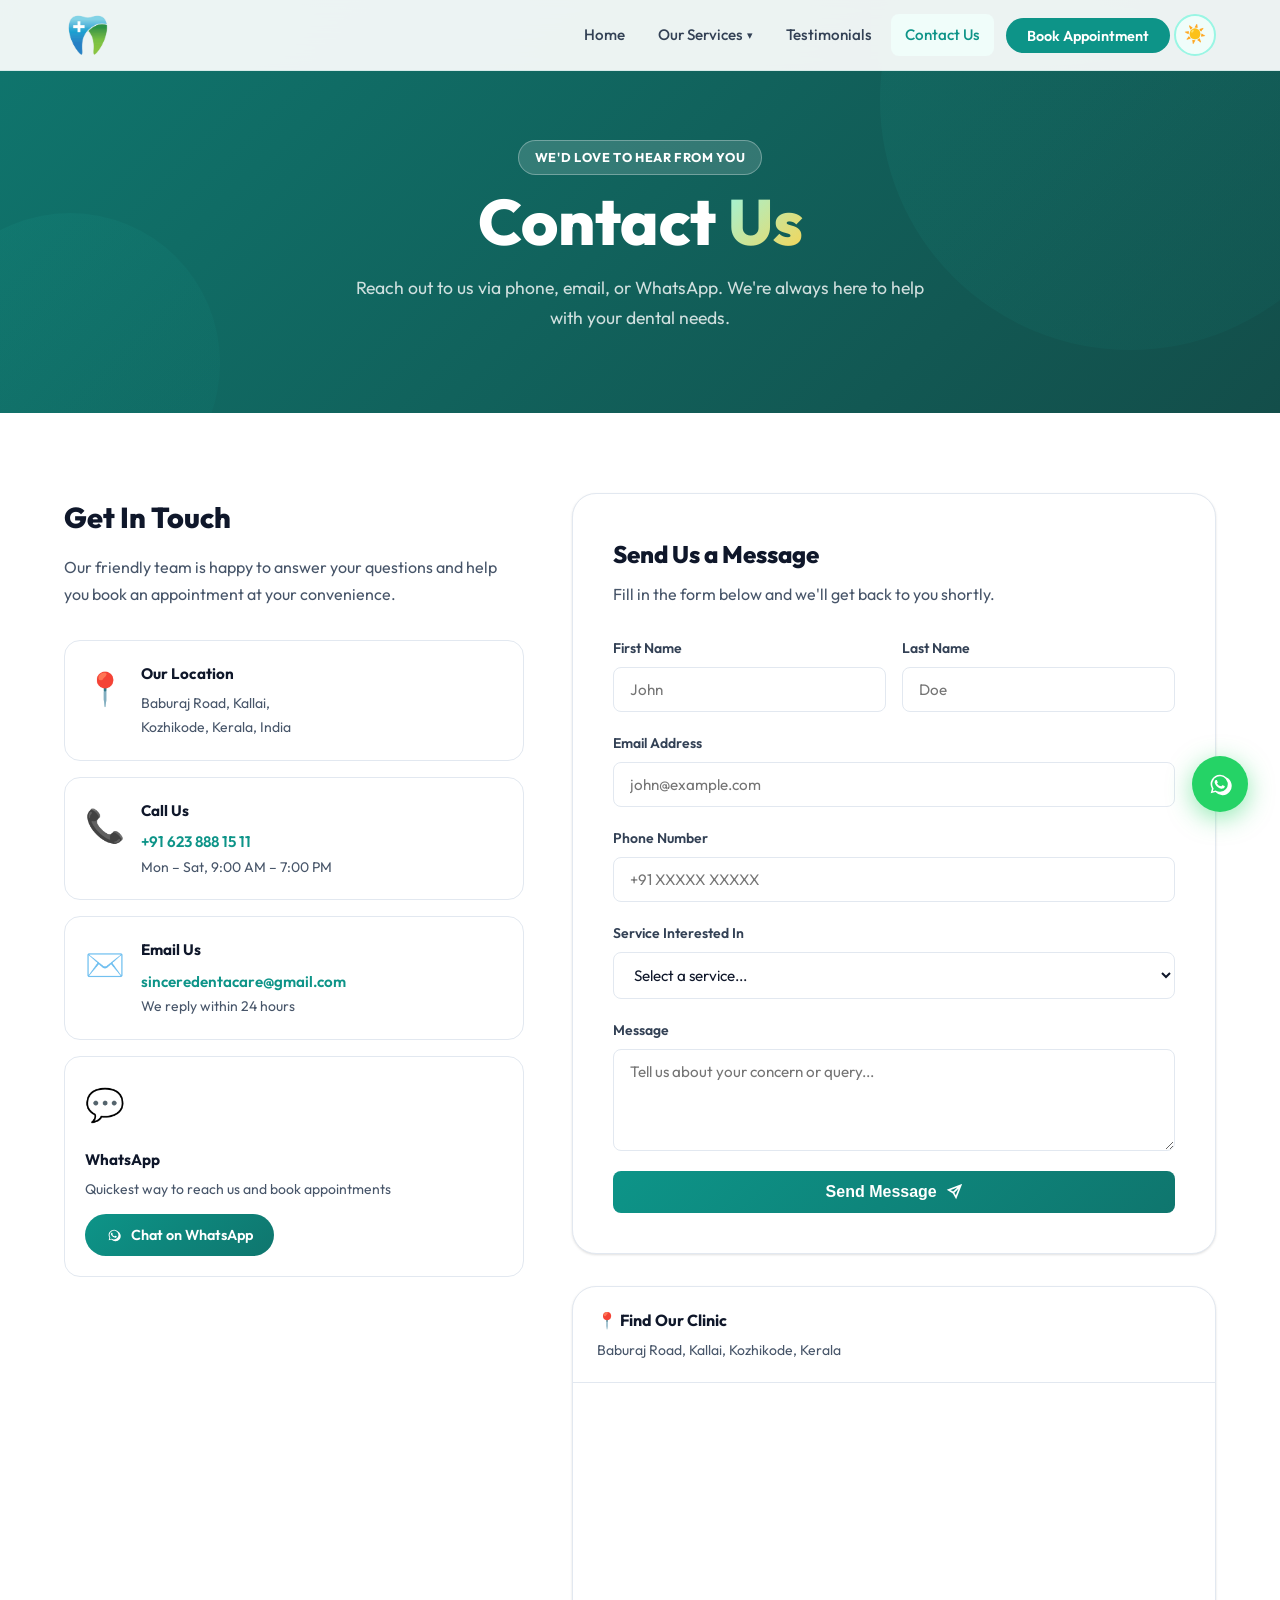
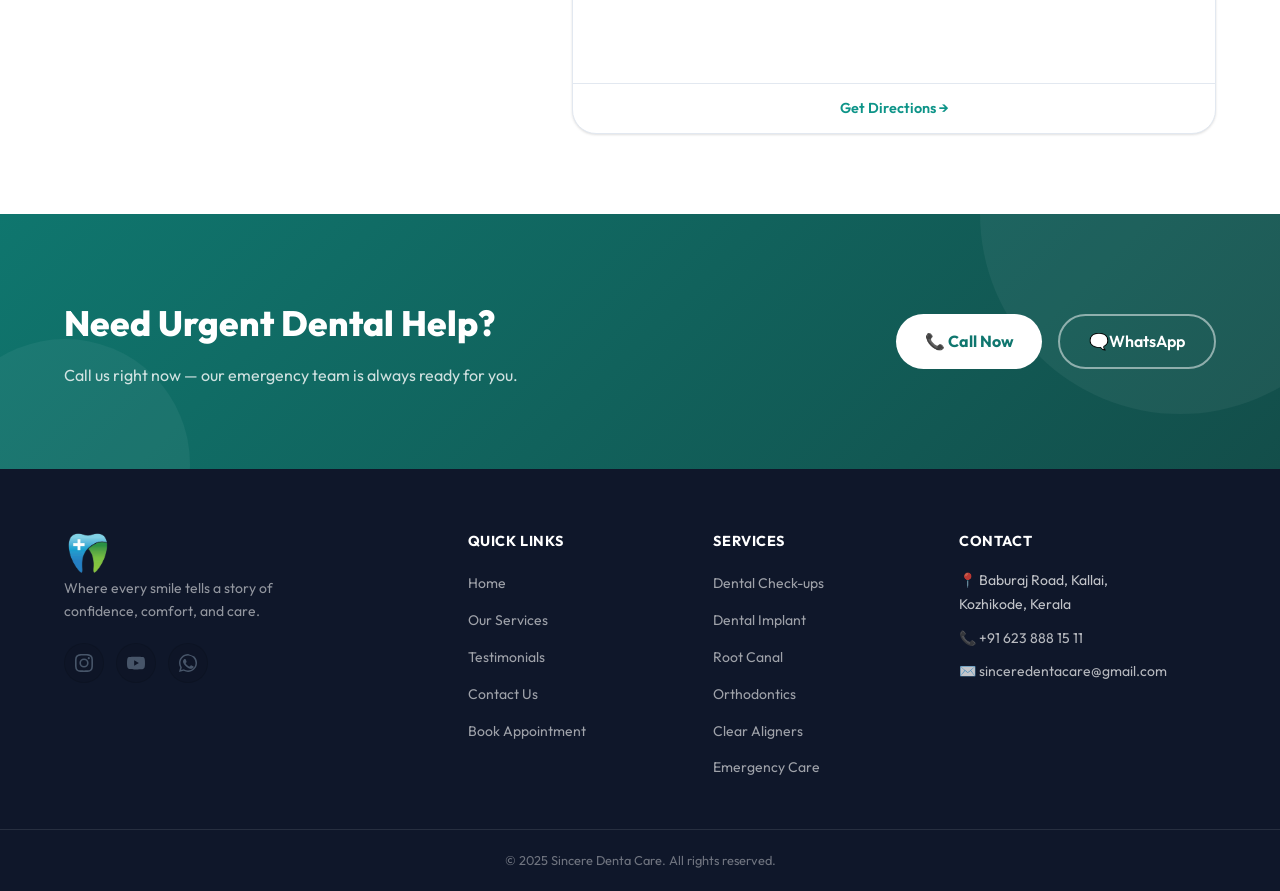
==== contact.html @ 6c13fad9 "Add files via upload" ====
<!DOCTYPE html>
<html lang="en">

<head>
    <meta charset="UTF-8" />
    <meta name="viewport" content="width=device-width, initial-scale=1.0" />
    <title>Contact Us – Sincere Denta Care</title>
    <meta name="description"
        content="Contact Sincere Denta Care – Call, email, or WhatsApp us to book an appointment. Located at Baburaj Road, Kallai, Kozhikode, Kerala." />
    <link rel="stylesheet" href="css/style.css" />
    <link rel="preconnect" href="https://fonts.googleapis.com" />
    <link rel="preconnect" href="https://fonts.gstatic.com" crossorigin />
    <link
        href="https://fonts.googleapis.com/css2?family=Outfit:wght@300;400;500;600;700;800&family=Playfair+Display:ital,wght@0,600;1,500&display=swap"
        rel="stylesheet" />
</head>

<body class="page-contact">

    <div class="page-transition" id="pageTransition"></div>

    <!-- NAVBAR -->
    <nav class="navbar" id="navbar">
        <div class="nav-container">
            <a href="index.html" class="nav-logo">
                <img src="images/logo.png" alt="Sincere Denta Care Logo" class="nav-logo-img" width="210" height="70" />
            </a>
            <button class="hamburger" id="hamburger" aria-label="Toggle menu">
                <span></span><span></span><span></span>
            </button>
            <ul class="nav-links" id="navLinks">
                <li><a href="index.html" class="nav-link">Home</a></li>
                <li class="dropdown">
                    <a href="services.html" class="nav-link">Our Services <span class="arrow">▾</span></a>
                    <ul class="dropdown-menu">
                        <li><a href="services.html#checkup">Routine Check-ups & Cleaning</a></li>
                        <li><a href="services.html#implant">Dental Implant</a></li>
                        <li><a href="services.html#rootcanal">Root Canal Treatment</a></li>
                        <li><a href="services.html#orthodontics">Orthodontics</a></li>
                        <li><a href="services.html#aligners">Clear Aligners</a></li>
                        <li><a href="services.html#emergency">Emergency Dental Care</a></li>
                    </ul>
                </li>
                <li><a href="testimonials.html" class="nav-link">Testimonials</a></li>
                <li><a href="contact.html" class="nav-link active">Contact Us</a></li>
                <li><a href="https://wa.me/916238881511" target="_blank" class="nav-cta">Book Appointment</a></li>
                <li>
                    <button class="dark-mode-toggle" id="darkModeToggle" aria-label="Toggle dark mode">
                        <span class="toggle-icon sun">☀️</span>
                        <span class="toggle-icon moon">🌙</span>
                    </button>
                </li>
            </ul>
        </div>
    </nav>

    <!-- PAGE HERO -->
    <section class="page-hero">
        <div class="ph-bg-shapes">
            <div class="shape shape-1"></div>
            <div class="shape shape-2"></div>
        </div>
        <div class="container page-hero-content">
            <div class="section-tag animate-fade-up" style="--delay:0.1s">We'd Love to Hear From You</div>
            <h1 class="page-hero-title animate-fade-up" style="--delay:0.2s">Contact <span
                    class="hero-highlight">Us</span></h1>
            <p class="page-hero-desc animate-fade-up" style="--delay:0.35s">
                Reach out to us via phone, email, or WhatsApp. We're always here to help with your dental needs.
            </p>
        </div>
    </section>

    <!-- CONTACT SECTION -->
    <section class="contact-section">
        <div class="container">
            <div class="contact-grid">

                <!-- LEFT – Info Cards -->
                <div class="contact-info">
                    <h2 class="animate-on-scroll">Get In Touch</h2>
                    <p class="animate-on-scroll">Our friendly team is happy to answer your questions and help you book
                        an appointment at your convenience.</p>

                    <div class="contact-card animate-on-scroll" style="--i:0">
                        <div class="cc-icon">📍</div>
                        <div class="cc-content">
                            <h3>Our Location</h3>
                            <p>Baburaj Road, Kallai,<br />Kozhikode, Kerala, India</p>
                        </div>
                    </div>

                    <div class="contact-card animate-on-scroll" style="--i:1">
                        <div class="cc-icon">📞</div>
                        <div class="cc-content">
                            <h3>Call Us</h3>
                            <a href="tel:+916238881511" class="cc-link">+91 623 888 15 11</a>
                            <p>Mon – Sat, 9:00 AM – 7:00 PM</p>
                        </div>
                    </div>

                    <div class="contact-card animate-on-scroll" style="--i:2">
                        <div class="cc-icon">✉️</div>
                        <div class="cc-content">
                            <h3>Email Us</h3>
                            <a href="mailto:sinceredentacare@gmail.com" class="cc-link">sinceredentacare@gmail.com</a>
                            <p>We reply within 24 hours</p>
                        </div>
                    </div>

                    <div class="contact-card whatsapp-card animate-on-scroll" style="--i:3">
                        <div class="cc-icon">💬</div>
                        <div class="cc-content">
                            <h3>WhatsApp</h3>
                            <p>Quickest way to reach us and book appointments</p>
                            <a href="https://wa.me/916238881511" target="_blank" class="btn-primary btn-sm"
                                style="margin-top:0.75rem; display:inline-flex;">
                                <svg width="16" height="16" viewBox="0 0 24 24" fill="currentColor">
                                    <path
                                        d="M17.6 6.4A7.94 7.94 0 0 0 12 4a8 8 0 0 0-6.93 12L4 20l4.1-1.07A8 8 0 1 0 17.6 6.4zm-5.6 12.3a6.63 6.63 0 0 1-3.38-.93l-.24-.14-2.5.65.67-2.43-.16-.25A6.65 6.65 0 1 1 12 18.7zm3.65-4.98c-.2-.1-1.18-.58-1.36-.65-.18-.07-.31-.1-.44.1-.13.2-.5.65-.62.79-.11.13-.23.15-.43.05A5.42 5.42 0 0 1 9.5 11.8c-.2-.35.2-.33.58-1.1.07-.13.03-.25-.02-.35-.05-.1-.44-1.06-.6-1.45-.16-.38-.33-.33-.44-.33h-.38c-.13 0-.35.05-.53.25-.18.2-.7.68-.7 1.66s.71 1.93.81 2.06c.1.13 1.4 2.14 3.4 3C13.86 16.3 13.86 16 14.3 15.96c.43-.04 1.4-.57 1.6-1.12.2-.55.2-1.02.14-1.12-.06-.1-.2-.15-.4-.25z" />
                                </svg>
                                Chat on WhatsApp
                            </a>
                        </div>
                    </div>
                </div>

                <!-- RIGHT – Form + Map -->
                <div class="contact-right">
                    <div class="contact-form-card animate-on-scroll">
                        <h2>Send Us a Message</h2>
                        <p>Fill in the form below and we'll get back to you shortly.</p>
                        <form class="contact-form" id="contactForm" novalidate>
                            <div class="form-row">
                                <div class="form-group">
                                    <label for="fname">First Name</label>
                                    <input type="text" id="fname" name="fname" placeholder="John" required />
                                </div>
                                <div class="form-group">
                                    <label for="lname">Last Name</label>
                                    <input type="text" id="lname" name="lname" placeholder="Doe" required />
                                </div>
                            </div>
                            <div class="form-group">
                                <label for="email">Email Address</label>
                                <input type="email" id="email" name="email" placeholder="john@example.com" required />
                            </div>
                            <div class="form-group">
                                <label for="phone">Phone Number</label>
                                <input type="tel" id="phone" name="phone" placeholder="+91 XXXXX XXXXX" />
                            </div>
                            <div class="form-group">
                                <label for="service">Service Interested In</label>
                                <select id="service" name="service">
                                    <option value="">Select a service...</option>
                                    <option>Routine Check-ups & Cleaning</option>
                                    <option>Dental Implant</option>
                                    <option>Root Canal Treatment</option>
                                    <option>Orthodontics</option>
                                    <option>Clear Aligners</option>
                                    <option>Filling for Cavities</option>
                                    <option>Pediatric Dental Care</option>
                                    <option>Dental Prosthesis</option>
                                    <option>Gum Treatments</option>
                                    <option>Wisdom Tooth Removal</option>
                                    <option>Teeth Whitening & Cosmetic</option>
                                    <option>Emergency Dental Care</option>
                                </select>
                            </div>
                            <div class="form-group">
                                <label for="message">Message</label>
                                <textarea id="message" name="message" rows="4"
                                    placeholder="Tell us about your concern or query..."></textarea>
                            </div>
                            <button type="submit" class="btn-primary btn-full" id="submitFormBtn">
                                Send Message
                                <svg width="16" height="16" viewBox="0 0 24 24" fill="none" stroke="currentColor"
                                    stroke-width="2.5">
                                    <path d="M22 2L11 13M22 2l-7 18-4-7-7-4 18-7z" />
                                </svg>
                            </button>
                            <div class="form-success" id="formSuccess">
                                ✅ Thank you! We'll contact you soon.
                            </div>
                        </form>
                    </div>

                    <!-- MAP EMBED -->
                    <div class="map-wrapper animate-on-scroll">
                        <div class="map-header">
                            <h3>📍 Find Our Clinic</h3>
                            <p>Baburaj Road, Kallai, Kozhikode, Kerala</p>
                        </div>
                        <div class="map-embed">
                            <iframe
                                src="https://www.google.com/maps/embed?pb=!1m18!1m12!1m3!1d3914.3!2d75.8!3d11.25!2m3!1f0!2f0!3f0!3m2!1i1024!2i768!4f13.1!3m3!1m2!1s0x0%3A0x0!2zMTHCsDE1JzAwLjAiTiA3NcKwNDgnMDAuMCJF!5e0!3m2!1sen!2sin!4v1700000000000!5m2!1sen!2sin"
                                width="100%" height="300" style="border:0;" allowfullscreen="" loading="lazy"
                                referrerpolicy="no-referrer-when-downgrade" title="Sincere Denta Care Location">
                            </iframe>
                        </div>
                        <a href="https://maps.google.com/?q=Kallai,Kozhikode,Kerala" target="_blank"
                            class="map-directions">
                            Get Directions →
                        </a>
                    </div>

                </div>
            </div>
        </div>
    </section>

    <!-- CTA BANNER -->
    <section class="cta-banner">
        <div class="cta-bg-shapes">
            <div class="cta-shape s1"></div>
            <div class="cta-shape s2"></div>
        </div>
        <div class="container cta-inner">
            <div class="animate-on-scroll">
                <h2 class="cta-title">Need Urgent Dental Help?</h2>
                <p>Call us right now — our emergency team is always ready for you.</p>
            </div>
            <div class="cta-buttons animate-on-scroll">
                <a href="tel:+916238881511" class="btn-white" id="callNowBtn">📞 Call Now</a>
                <a href="https://wa.me/916238881511" target="_blank" class="btn-outline-white">🗨️WhatsApp</a>
            </div>
        </div>
    </section>

    <!-- FOOTER -->
    <footer class="footer">
        <div class="container footer-grid">
            <div class="footer-brand">
                <a href="index.html" class="footer-logo-link">
                    <img src="images/logo.png" alt="Sincere Denta Care" class="footer-logo-img" width="190"
                        height="64" />
                </a>
                <p class="footer-tagline">Where every smile tells a story of confidence, comfort, and care.</p>
                <div class="footer-socials">
                    <a href="https://www.instagram.com/sinceredentacare/" target="_blank" aria-label="Instagram" class="social-icon-link instagram">
                        <svg viewBox="0 0 24 24"><path d="M12 2.163c3.204 0 3.584.012 4.85.07 3.252.148 4.771 1.691 4.919 4.919.058 1.265.069 1.645.069 4.849 0 3.205-.012 3.584-.069 4.849-.149 3.225-1.664 4.771-4.919 4.919-1.266.058-1.644.07-4.85.07-3.204 0-3.584-.012-4.849-.07-3.26-.149-4.771-1.699-4.919-4.92-.058-1.265-.07-1.644-.07-4.849 0-3.204.013-3.583.07-4.849.149-3.227 1.664-4.771 4.919-4.919 1.266-.057 1.645-.069 4.849-.069zM12 0C8.741 0 8.333.014 7.053.072 2.695.272.273 2.69.073 7.052.014 8.333 0 8.741 0 12c0 3.259.014 3.668.072 4.948.2 4.358 2.618 6.78 6.98 6.98C8.333 23.986 8.741 24 12 24c3.259 0 3.668-.014 4.948-.072 4.354-.2 6.782-2.618 6.979-6.98.059-1.28.073-1.689.073-4.948 0-3.259-.014-3.667-.072-4.947-.196-4.354-2.617-6.78-6.979-6.98C15.668.014 15.259 0 12 0zm0 5.838a6.162 6.162 0 100 12.324 6.162 6.162 0 000-12.324zM12 16a4 4 0 110-8 4 4 0 010 8zm6.406-11.845a1.44 1.44 0 100 2.881 1.44 1.44 0 000-2.881z"/></svg>
                    </a>
                    <a href="https://www.youtube.com/@SincereDentaCare" target="_blank" aria-label="YouTube" class="social-icon-link youtube">
                        <svg viewBox="0 0 24 24"><path d="M23.498 6.186a3.016 3.016 0 0 0-2.122-2.136C19.505 3.5 12 3.5 12 3.5s-7.505 0-9.377.55a3.016 3.016 0 0 0-2.122 2.136C0 8.07 0 12 0 12s0 3.93.498 5.814a3.016 3.016 0 0 0 2.122 2.136c1.871.55 9.377.55 9.377.55s7.505 0 9.377-.55a3.016 3.016 0 0 0 2.122-2.136C24 15.93 24 12 24 12s0-3.93-.498-5.814zM9.545 15.568V8.432L15.818 12l-6.273 3.568z"/></svg>
                    </a>
                    <a href="https://wa.me/916238881511" target="_blank" aria-label="WhatsApp" class="social-icon-link whatsapp">
                        <svg viewBox="0 0 24 24"><path d="M12.031 0C5.405 0 .012 5.393.012 12.018c0 2.112.551 4.181 1.599 6.002L.003 24l6.126-1.606a11.956 11.956 0 005.902 1.541h.005c6.623 0 12.017-5.392 12.017-12.018 0-3.208-1.248-6.223-3.517-8.49L12.031 0zm0 2.012c2.671 0 5.178 1.041 7.067 2.93a9.96 9.96 0 012.923 7.076c0 5.513-4.489 10.003-10.002 10.003h-.005a9.957 9.957 0 01-5.077-1.385l-.364-.216-3.774.989.999-3.68-.237-.377A9.972 9.972 0 012.024 12.02c0-5.514 4.49-10.008 10.007-10.008zM7.555 6.78c-.287-.008-.669.096-.988.45-.318.354-1.214 1.186-1.214 2.89s1.243 3.35 1.416 3.582c.174.232 2.443 3.73 5.918 5.233.827.359 1.472.573 1.975.733.83.264 1.586.226 2.181.137.667-.1 2.043-.834 2.332-1.64.288-.806.288-1.496.202-1.64-.087-.144-.318-.23-.665-.404-.347-.174-2.043-1.01-2.361-1.125-.318-.116-.549-.174-.78.174-.231.348-.896 1.125-1.099 1.357-.202.231-.405.26-.752.086-.347-.173-1.458-.538-2.775-1.713-1.025-.915-1.717-2.046-1.92-2.392-.202-.348-.022-.536.152-.709.156-.156.347-.405.52-.608.173-.203.231-.347.347-.579.116-.231.058-.433-.029-.607-.086-.174-.78-1.883-1.069-2.578-.282-.676-.568-.584-.78-.595h-.66z"/></svg>
                    </a>
                </div>
            </div>
            <div class="footer-nav">
                <h4>Quick Links</h4>
                <ul>
                    <li><a href="index.html">Home</a></li>
                    <li><a href="services.html">Our Services</a></li>
                    <li><a href="testimonials.html">Testimonials</a></li>
                    <li><a href="contact.html">Contact Us</a></li>
                    <li><a href="https://wa.me/916238881511" target="_blank">Book Appointment</a></li>
                </ul>
            </div>
            <div class="footer-services">
                <h4>Services</h4>
                <ul>
                    <li><a href="services.html#checkup">Dental Check-ups</a></li>
                    <li><a href="services.html#implant">Dental Implant</a></li>
                    <li><a href="services.html#rootcanal">Root Canal</a></li>
                    <li><a href="services.html#orthodontics">Orthodontics</a></li>
                    <li><a href="services.html#aligners">Clear Aligners</a></li>
                    <li><a href="services.html#emergency">Emergency Care</a></li>
                </ul>
            </div>
            <div class="footer-contact">
                <h4>Contact</h4>
                <p>📍 Baburaj Road, Kallai,<br />Kozhikode, Kerala</p>
                <p>📞 <a href="tel:+916238881511">+91 623 888 15 11</a></p>
                <p>✉️ <a href="mailto:sinceredentacare@gmail.com">sinceredentacare@gmail.com</a></p>
            </div>
        </div>
        <div class="footer-bottom">
            <p>© 2025 Sincere Denta Care. All rights reserved.</p>
        </div>
    </footer>

    <script src="js/main.js"></script>
</body>

</html>
---- css/style.css ----
/* ============================================================
   SINCERE DENTA CARE – MASTER STYLESHEET
   Color Palette: Teal (#0D9488 / #0F766E), White, Gold accents
   ============================================================ */

/* ── RESET & BASE ── */
*,
*::before,
*::after {
  box-sizing: border-box;
  margin: 0;
  padding: 0;
}

:root {
  --teal-50: #F0FDFA;
  --teal-100: #CCFBF1;
  --teal-200: #99F6E4;
  --teal-400: #2DD4BF;
  --teal-500: #14B8A6;
  --teal-600: #0D9488;
  --teal-700: #0F766E;
  --teal-800: #115E59;
  --teal-900: #134E4A;
  --gold: #F59E0B;
  --gold-light: #FCD34D;
  --white: #FFFFFF;
  --grey-50: #F8FAFB;
  --grey-100: #F1F5F9;
  --grey-200: #E2E8F0;
  --grey-600: #475569;
  --grey-700: #334155;
  --grey-900: #0F172A;
  --font-body: 'Outfit', sans-serif;
  --font-header: 'Playfair Display', serif;
  --transition: 0.35s cubic-bezier(0.4, 0, 0.2, 1);
  --shadow-sm: 0 1px 3px rgba(0, 0, 0, .08), 0 1px 2px rgba(0, 0, 0, .05);
  --shadow-md: 0 4px 16px rgba(13, 148, 136, .12);
  --shadow-lg: 0 10px 40px rgba(13, 148, 136, .2);
  --radius-sm: 8px;
  --radius-md: 16px;
  --radius-lg: 24px;
  --radius-xl: 36px;
}

html {
  scroll-behavior: smooth;
}

body {
  font-family: var(--font-body);
  background: var(--white);
  color: var(--grey-700);
  line-height: 1.7;
  overflow-x: hidden;
}

a {
  text-decoration: none;
  color: inherit;
}

ul {
  list-style: none;
}

img {
  display: block;
  max-width: 100%;
}

.container {
  max-width: 1200px;
  margin: 0 auto;
  padding: 0 1.5rem;
}

/* ============================================================
   PAGE TRANSITION OVERLAY
   ============================================================ */
.page-transition {
  position: fixed;
  inset: 0;
  z-index: 9999;
  background: var(--teal-700);
  transform: scaleX(0);
  transform-origin: left;
  pointer-events: none;
}

.page-transition.slide-in {
  animation: slideIn 0.55s cubic-bezier(0.76, 0, 0.24, 1) forwards;
}

.page-transition.slide-out {
  transform-origin: right;
  animation: slideOut 0.5s cubic-bezier(0.76, 0, 0.24, 1) forwards;
}

@keyframes slideIn {
  from {
    transform: scaleX(0);
  }

  to {
    transform: scaleX(1);
  }
}

@keyframes slideOut {
  from {
    transform: scaleX(1);
  }

  to {
    transform: scaleX(0);
  }
}

/* ============================================================
   NAVBAR
   ============================================================ */
.navbar {
  position: fixed;
  top: 0;
  left: 0;
  right: 0;
  z-index: 1000;
  background: rgba(255, 255, 255, 0.92);
  backdrop-filter: blur(16px);
  -webkit-backdrop-filter: blur(16px);
  border-bottom: 1px solid rgba(13, 148, 136, .1);
  transition: box-shadow var(--transition), background var(--transition);
}

.navbar.scrolled {
  box-shadow: 0 4px 30px rgba(13, 148, 136, .15);
  background: rgba(255, 255, 255, 0.98);
}

.nav-container {
  max-width: 1200px;
  margin: 0 auto;
  padding: 0 1.5rem;
  display: flex;
  align-items: center;
  gap: 2rem;
  height: 70px;
}

.nav-logo {
  display: flex;
  align-items: center;
  gap: 0.75rem;
  flex-shrink: 0;
}

.nav-logo-img,
.footer-logo-img {
  max-height: 48px;
  max-width: 100%;
  width: auto;
  object-fit: contain;
}

.logo-icon {
  width: 44px;
  height: 44px;
  background: var(--teal-50);
  border-radius: 12px;
  display: flex;
  align-items: center;
  justify-content: center;
  padding: 6px;
  border: 1.5px solid var(--teal-200);
  transition: transform var(--transition), box-shadow var(--transition);
}

.logo-icon:hover {
  transform: rotate(-5deg) scale(1.05);
  box-shadow: var(--shadow-md);
}

.logo-icon svg {
  width: 100%;
  height: 100%;
}

.logo-icon.small {
  width: 36px;
  height: 36px;
}

.logo-text {
  display: flex;
  flex-direction: column;
}

.logo-main {
  font-size: 1rem;
  font-weight: 700;
  color: var(--teal-700);
  line-height: 1.2;
}

.logo-sub {
  font-size: 0.65rem;
  color: var(--grey-600);
  letter-spacing: 0.03em;
}

.nav-links {
  display: flex;
  align-items: center;
  gap: 0.25rem;
  margin-left: auto;
}

.nav-link {
  padding: 0.5rem 0.9rem;
  font-size: 0.95rem;
  font-weight: 500;
  color: var(--grey-700);
  border-radius: var(--radius-sm);
  transition: color var(--transition), background var(--transition);
  display: flex;
  align-items: center;
  gap: 0.3rem;
}

.nav-link:hover,
.nav-link.active {
  color: var(--teal-600);
  background: var(--teal-50);
}

.nav-link .arrow {
  font-size: 0.7em;
  transition: transform var(--transition);
}

.dropdown:hover .arrow {
  transform: rotate(180deg);
}

.nav-cta {
  padding: 0.55rem 1.3rem;
  background: var(--teal-600);
  color: var(--white);
  border-radius: 50px;
  font-size: 0.9rem;
  font-weight: 600;
  transition: background var(--transition), transform var(--transition), box-shadow var(--transition);
  margin-left: 0.5rem;
  white-space: nowrap;
}

.nav-cta:hover {
  background: var(--teal-700);
  transform: translateY(-2px);
  box-shadow: 0 6px 20px rgba(13, 148, 136, .35);
}



/* DROPDOWN */
.dropdown {
  position: relative;
}

.dropdown-menu {
  position: absolute;
  top: calc(100% + 8px);
  left: 0;
  background: var(--white);
  border-radius: var(--radius-md);
  box-shadow: 0 20px 60px rgba(0, 0, 0, .14);
  border: 1px solid var(--grey-200);
  min-width: 270px;
  padding: 0.5rem;
  opacity: 0;
  visibility: hidden;
  transform: translateY(8px);
  transition: opacity 0.25s, transform 0.25s, visibility 0.25s;
  z-index: 500;
}

.dropdown:hover .dropdown-menu,
.dropdown:focus-within .dropdown-menu {
  opacity: 1;
  visibility: visible;
  transform: translateY(0);
}

.dropdown-menu li a {
  display: block;
  padding: 0.6rem 1rem;
  font-size: 0.88rem;
  color: var(--grey-700);
  border-radius: 8px;
  transition: background var(--transition), color var(--transition);
}

.dropdown-menu li a:hover {
  background: var(--teal-50);
  color: var(--teal-700);
}

/* HAMBURGER */
.hamburger {
  display: none;
  flex-direction: column;
  gap: 5px;
  background: none;
  border: none;
  cursor: pointer;
  padding: 0.5rem;
  margin-left: auto;
}

.hamburger span {
  width: 24px;
  height: 2.5px;
  background: var(--teal-700);
  border-radius: 4px;
  transition: var(--transition);
  display: block;
}

.hamburger.open span:nth-child(1) {
  transform: rotate(45deg) translate(5px, 5px);
}

.hamburger.open span:nth-child(2) {
  opacity: 0;
}

.hamburger.open span:nth-child(3) {
  transform: rotate(-45deg) translate(5px, -5px);
}

/* ============================================================
   ANIMATIONS
   ============================================================ */
.animate-fade-up {
  opacity: 0;
  transform: translateY(40px);
  animation: fadeUp 0.7s cubic-bezier(0.22, 1, 0.36, 1) calc(var(--delay, 0s)) forwards;
}

@keyframes fadeUp {
  to {
    opacity: 1;
    transform: translateY(0);
  }
}

.animate-fade-left {
  opacity: 0;
  transform: translateX(60px);
  animation: fadeLeft 0.8s cubic-bezier(0.22, 1, 0.36, 1) calc(var(--delay, 0s)) forwards;
}

@keyframes fadeLeft {
  to {
    opacity: 1;
    transform: translateX(0);
  }
}

/* Scroll-triggered */
.animate-on-scroll {
  opacity: 0;
  transform: translateY(35px);
  transition: opacity 0.65s cubic-bezier(0.22, 1, 0.36, 1) calc(var(--i, 0) * 0.1s),
    transform 0.65s cubic-bezier(0.22, 1, 0.36, 1) calc(var(--i, 0) * 0.1s);
}

.animate-on-scroll.visible {
  opacity: 1;
  transform: translateY(0);
}

/* ============================================================
   HERO SECTION
   ============================================================ */
.hero {
  min-height: 100vh;
  padding: 120px 1.5rem 80px;
  display: flex;
  align-items: center;
  position: relative;
  overflow: hidden;
  background: linear-gradient(135deg, var(--teal-50) 0%, #FFFFFF 50%, var(--teal-100) 100%);
  max-width: 1200px;
  margin: 0 auto;
}

.hero-bg-shapes {
  position: absolute;
  inset: 0;
  overflow: hidden;
  pointer-events: none;
}

.shape {
  position: absolute;
  border-radius: 50%;
  background: linear-gradient(135deg, var(--teal-400), var(--teal-600));
  opacity: 0.07;
  animation: shapeFloat 8s ease-in-out infinite;
}

.shape-1 {
  width: 500px;
  height: 500px;
  top: -150px;
  right: -100px;
  animation-delay: 0s;
}

.shape-2 {
  width: 300px;
  height: 300px;
  bottom: -100px;
  left: -80px;
  animation-delay: -4s;
}

.shape-3 {
  width: 200px;
  height: 200px;
  top: 50%;
  right: 30%;
  animation-delay: -2s;
  opacity: 0.04;
}

@keyframes shapeFloat {

  0%,
  100% {
    transform: translate(0, 0) scale(1);
  }

  50% {
    transform: translate(20px, -20px) scale(1.05);
  }
}

/* Floating teeth emojis */
.floating-tooth {
  position: absolute;
  font-size: 2.5rem;
  opacity: 0.18;
  animation: floatEmoji 6s ease-in-out infinite;
  pointer-events: none;
  user-select: none;
}

.t1 {
  top: 20%;
  left: 8%;
  animation-delay: 0s;
}

.t2 {
  top: 60%;
  right: 12%;
  animation-delay: -2s;
  font-size: 1.8rem;
}

.t3 {
  bottom: 15%;
  left: 20%;
  animation-delay: -4s;
  font-size: 2rem;
}

@keyframes floatEmoji {

  0%,
  100% {
    transform: translateY(0) rotate(0deg);
  }

  50% {
    transform: translateY(-20px) rotate(10deg);
  }
}

.hero-content {
  flex: 1;
  max-width: 560px;
  z-index: 2;
}

.hero-badge {
  display: inline-flex;
  align-items: center;
  gap: 0.5rem;
  padding: 0.4rem 1rem;
  background: var(--teal-50);
  color: var(--teal-700);
  border: 1px solid var(--teal-200);
  border-radius: 50px;
  font-size: 0.8rem;
  font-weight: 600;
  letter-spacing: 0.02em;
  margin-bottom: 1.5rem;
}

.badge-dot {
  width: 8px;
  height: 8px;
  background: var(--teal-500);
  border-radius: 50%;
  animation: pulseDot 2s ease-in-out infinite;
}

@keyframes pulseDot {

  0%,
  100% {
    transform: scale(1);
    opacity: 1;
  }

  50% {
    transform: scale(1.4);
    opacity: 0.7;
  }
}

.hero-title {
  font-family: var(--font-body);
  font-size: clamp(2.8rem, 6vw, 4.2rem);
  font-weight: 800;
  line-height: 1.1;
  color: var(--grey-900);
  margin-bottom: 1.25rem;
}

.hero-highlight {
  background: linear-gradient(135deg, var(--teal-500), var(--teal-700));
  -webkit-background-clip: text;
  -webkit-text-fill-color: transparent;
  background-clip: text;
  position: relative;
}

.hero-subtitle {
  font-size: 1.1rem;
  color: var(--grey-600);
  max-width: 480px;
  margin-bottom: 2rem;
  line-height: 1.75;
}

.hero-actions {
  display: flex;
  gap: 1rem;
  flex-wrap: wrap;
  margin-bottom: 2.5rem;
}

.hero-stats {
  display: flex;
  gap: 1.5rem;
  align-items: center;
  flex-wrap: wrap;
}

.stat {
  text-align: center;
}

.stat strong {
  display: block;
  font-size: 2rem;
  font-weight: 800;
  color: var(--teal-700);
  line-height: 1;
}

.stat span {
  font-size: 0.8rem;
  color: var(--grey-600);
  font-weight: 500;
}

.stat-divider {
  width: 1px;
  height: 40px;
  background: var(--grey-200);
}

/* HERO VISUAL */
.hero-visual {
  flex: 0 0 420px;
  display: flex;
  justify-content: center;
  align-items: center;
  z-index: 2;
}

.hero-card-wrapper {
  position: relative;
}

.dental-illustration {
  width: 320px;
  height: 360px;
  background: linear-gradient(135deg, var(--teal-50), var(--white));
  border-radius: var(--radius-xl);
  border: 2px solid var(--teal-100);
  box-shadow: var(--shadow-lg);
  display: flex;
  align-items: center;
  justify-content: center;
  position: relative;
  overflow: hidden;
  animation: heroFloat 5s ease-in-out infinite;
}

@keyframes heroFloat {

  0%,
  100% {
    transform: translateY(0);
  }

  50% {
    transform: translateY(-12px);
  }
}

.tooth-svg {
  width: 220px;
  height: auto;
}

.pulse-badge {
  position: absolute;
  bottom: 20px;
  right: -15px;
  background: var(--white);
  border: 2px solid var(--teal-200);
  border-radius: 50px;
  padding: 0.5rem 1rem;
  display: flex;
  align-items: center;
  gap: 0.4rem;
  font-size: 0.8rem;
  font-weight: 600;
  color: var(--teal-700);
  box-shadow: var(--shadow-md);
  animation: badgePop 2s ease-in-out infinite;
}

.pulse-badge svg {
  color: #ef4444;
  animation: heartBeat 1.4s ease-in-out infinite;
}

@keyframes heartBeat {

  0%,
  100% {
    transform: scale(1);
  }

  14% {
    transform: scale(1.3);
  }

  28% {
    transform: scale(1);
  }

  42% {
    transform: scale(1.3);
  }

  70% {
    transform: scale(1);
  }
}

@keyframes badgePop {

  0%,
  100% {
    transform: translateY(0);
  }

  50% {
    transform: translateY(-6px);
  }
}

/* ============================================================
   BUTTONS
   ============================================================ */
.btn-primary {
  display: inline-flex;
  align-items: center;
  gap: 0.6rem;
  padding: 0.75rem 1.8rem;
  background: linear-gradient(135deg, var(--teal-600), var(--teal-700));
  color: var(--white);
  border-radius: 50px;
  font-size: 1rem;
  font-weight: 600;
  transition: transform var(--transition), box-shadow var(--transition), background var(--transition);
  border: none;
  cursor: pointer;
  text-decoration: none;
}

.btn-primary:hover {
  transform: translateY(-3px);
  box-shadow: 0 10px 30px rgba(13, 148, 136, .4);
  background: linear-gradient(135deg, var(--teal-500), var(--teal-600));
}

.btn-primary.btn-sm {
  padding: 0.55rem 1.3rem;
  font-size: 0.9rem;
}

.btn-primary.btn-full {
  width: 100%;
  justify-content: center;
  border-radius: var(--radius-sm);
}

.btn-outline {
  display: inline-flex;
  align-items: center;
  gap: 0.6rem;
  padding: 0.75rem 1.8rem;
  background: transparent;
  color: var(--teal-700);
  border: 2px solid var(--teal-300, #5EEAD4);
  border-radius: 50px;
  font-size: 1rem;
  font-weight: 600;
  transition: background var(--transition), transform var(--transition), color var(--transition);
  cursor: pointer;
}

.btn-outline:hover {
  background: var(--teal-50);
  transform: translateY(-2px);
}

.btn-white {
  display: inline-flex;
  align-items: center;
  gap: 0.6rem;
  padding: 0.75rem 1.8rem;
  background: var(--white);
  color: var(--teal-700);
  border-radius: 50px;
  font-size: 1rem;
  font-weight: 700;
  transition: transform var(--transition), box-shadow var(--transition);
}

.btn-white:hover {
  transform: translateY(-3px);
  box-shadow: 0 10px 30px rgba(0, 0, 0, .2);
}

.btn-outline-white {
  display: inline-flex;
  align-items: center;
  gap: 0.6rem;
  padding: 0.75rem 1.8rem;
  background: transparent;
  color: var(--white);
  border: 2px solid rgba(255, 255, 255, 0.5);
  border-radius: 50px;
  font-size: 1rem;
  font-weight: 600;
  transition: background var(--transition), transform var(--transition);
}

.btn-outline-white:hover {
  background: rgba(255, 255, 255, .15);
  transform: translateY(-2px);
}

.btn-text {
  display: inline-flex;
  align-items: center;
  gap: 0.4rem;
  color: var(--teal-600);
  font-weight: 600;
  font-size: 0.95rem;
  transition: gap var(--transition);
}

.btn-text:hover {
  gap: 0.7rem;
}

/* ============================================================
   SECTION COMMON
   ============================================================ */
.section-tag {
  display: inline-block;
  padding: 0.35rem 1rem;
  background: var(--teal-50);
  color: var(--teal-700);
  border-radius: 50px;
  font-size: 0.8rem;
  font-weight: 700;
  letter-spacing: 0.05em;
  text-transform: uppercase;
  margin-bottom: 0.75rem;
  border: 1px solid var(--teal-200);
}

.section-title {
  font-size: clamp(1.8rem, 4vw, 2.6rem);
  font-weight: 800;
  color: var(--grey-900);
  line-height: 1.15;
  margin-bottom: 1rem;
  text-align: center;
}

.section-title.left {
  text-align: left;
}

.section-desc {
  font-size: 1.05rem;
  color: var(--grey-600);
  max-width: 560px;
  margin: 0 auto 3rem;
  text-align: center;
  line-height: 1.75;
}

.text-accent {
  color: var(--teal-600);
}

/* ============================================================
   VISION SECTION
   ============================================================ */
.vision-section {
  padding: 100px 0;
  background: var(--grey-50);
  position: relative;
  overflow: hidden;
}

.vision-section::before {
  content: '';
  position: absolute;
  top: 0;
  left: 0;
  right: 0;
  height: 4px;
  background: linear-gradient(90deg, var(--teal-400), var(--teal-700), var(--teal-400));
  background-size: 200% 100%;
  animation: gradientSlide 3s linear infinite;
}

@keyframes gradientSlide {
  0% {
    background-position: 0% 0;
  }

  100% {
    background-position: 200% 0;
  }
}

.vision-grid {
  display: grid;
  grid-template-columns: 1fr 1fr;
  gap: 4rem;
  align-items: center;
  margin-top: 2.5rem;
}

.vision-text .vision-lead {
  font-size: 1.25rem;
  font-style: italic;
  color: var(--teal-700);
  line-height: 1.7;
  border-left: 4px solid var(--teal-400);
  padding-left: 1.25rem;
  margin-bottom: 1.25rem;
}

.vision-text p {
  margin-bottom: 1.5rem;
  color: var(--grey-600);
}

.vision-cards {
  display: grid;
  grid-template-columns: 1fr 1fr;
  gap: 1rem;
}

.v-card {
  background: var(--white);
  border-radius: var(--radius-md);
  padding: 1.5rem;
  border: 1.5px solid var(--grey-200);
  transition: transform var(--transition), box-shadow var(--transition), border-color var(--transition);
}

.v-card:hover {
  transform: translateY(-5px);
  box-shadow: var(--shadow-md);
  border-color: var(--teal-300, #5EEAD4);
}

.v-icon {
  font-size: 2rem;
  margin-bottom: 0.75rem;
}

.v-card h3 {
  font-size: 1rem;
  font-weight: 700;
  color: var(--grey-900);
  margin-bottom: 0.4rem;
}

.v-card p {
  font-size: 0.875rem;
  color: var(--grey-600);
}

/* ============================================================
   SERVICES PREVIEW
   ============================================================ */
.services-preview {
  padding: 100px 0;
  background: var(--white);
}

.services-grid {
  display: grid;
  grid-template-columns: repeat(3, 1fr);
  gap: 1.5rem;
}

.service-card {
  background: var(--white);
  border-radius: var(--radius-md);
  padding: 2rem 1.5rem;
  border: 1.5px solid var(--grey-200);
  transition: transform var(--transition), box-shadow var(--transition), border-color var(--transition);
  display: flex;
  flex-direction: column;
  gap: 0.5rem;
  position: relative;
  overflow: hidden;
  cursor: pointer;
}

.service-card::before {
  content: '';
  position: absolute;
  inset: 0;
  background: linear-gradient(135deg, var(--teal-50), transparent);
  opacity: 0;
  transition: opacity var(--transition);
}

.service-card:hover {
  transform: translateY(-6px);
  box-shadow: var(--shadow-lg);
  border-color: var(--teal-400);
}

.service-card:hover::before {
  opacity: 1;
}

.service-icon {
  font-size: 2.25rem;
  position: relative;
  z-index: 1;
}

.service-icon img {
  width: 64px;
  height: 64px;
  object-fit: cover;
  border-radius: 12px;
  border: 2px solid var(--teal-100);
  margin-bottom: 0.5rem;
  background: var(--teal-50);
}

.service-card h3 {
  font-size: 1rem;
  font-weight: 700;
  color: var(--grey-900);
  position: relative;
  z-index: 1;
}

.service-card p {
  font-size: 0.875rem;
  color: var(--grey-600);
  flex: 1;
  position: relative;
  z-index: 1;
}

.service-arrow {
  display: inline-block;
  color: var(--teal-600);
  font-size: 1.3rem;
  font-weight: 700;
  transition: transform var(--transition);
  position: relative;
  z-index: 1;
}

.service-card:hover .service-arrow {
  transform: translateX(6px);
}

.services-cta {
  text-align: center;
  margin-top: 3rem;
}

/* ============================================================
   OUR DOCTORS SECTION
   ============================================================ */
.doctors-section {
  padding: 100px 0;
  background: var(--white);
}

.doctors-grid {
  display: grid;
  grid-template-columns: repeat(auto-fill, minmax(240px, 1fr));
  gap: 2rem;
  margin-top: 1rem;
}

.doctor-card {
  background: var(--white);
  border-radius: var(--radius-lg);
  border: 1.5px solid var(--grey-200);
  overflow: hidden;
  text-align: center;
  transition: transform var(--transition), box-shadow var(--transition), border-color var(--transition);
  cursor: default;
}

.doctor-card:hover {
  transform: translateY(-8px);
  box-shadow: var(--shadow-lg);
  border-color: var(--teal-300, #5EEAD4);
}

.doctor-photo-wrap {
  width: 100%;
  aspect-ratio: 1 / 1;
  overflow: hidden;
  background: var(--teal-50);
}

.doctor-photo {
  width: 100%;
  height: 100%;
  object-fit: cover;
  display: block;
  transition: transform 0.5s ease;
}

.doctor-card:hover .doctor-photo {
  transform: scale(1.05);
}

.doctor-info {
  padding: 1.25rem 1.25rem 1.5rem;
}

.doctor-name {
  font-size: 1.1rem;
  font-weight: 700;
  color: var(--grey-900);
  margin-bottom: 0.35rem;
}

.doctor-degree {
  font-size: 0.825rem;
  color: var(--grey-600);
  line-height: 1.5;
  margin-bottom: 0.75rem;
}

.doctor-badge {
  display: inline-block;
  padding: 0.3rem 0.85rem;
  background: var(--teal-50);
  color: var(--teal-700);
  border: 1px solid var(--teal-200);
  border-radius: 50px;
  font-size: 0.75rem;
  font-weight: 700;
  letter-spacing: 0.03em;
}

/* ============================================================
   WHY US
   ============================================================ */
.why-section {
  padding: 100px 0;
  background: var(--grey-50);
}

.why-inner {
  display: grid;
  grid-template-columns: 1fr 1fr;
  gap: 5rem;
  align-items: center;
}

.why-list {
  margin-top: 1.75rem;
  display: flex;
  flex-direction: column;
  gap: 0.75rem;
}

.why-list li {
  display: flex;
  align-items: flex-start;
  gap: 0.75rem;
  font-size: 0.975rem;
  color: var(--grey-700);
  opacity: 0;
  transform: translateX(-20px);
  transition: opacity 0.5s ease calc(var(--i, 0) * 0.1s),
    transform 0.5s ease calc(var(--i, 0) * 0.1s);
}

.why-list li.visible {
  opacity: 1;
  transform: translateX(0);
}

.why-check {
  flex-shrink: 0;
  width: 24px;
  height: 24px;
  background: var(--teal-600);
  color: var(--white);
  border-radius: 50%;
  display: flex;
  align-items: center;
  justify-content: center;
  font-size: 0.75rem;
  font-weight: 700;
  margin-top: 0.1rem;
}

.clinic-info-card {
  background: var(--white);
  border-radius: var(--radius-lg);
  padding: 2.5rem;
  box-shadow: var(--shadow-lg);
  border: 1.5px solid var(--teal-100);
}

.clinic-card-header {
  font-size: 0.9rem;
  font-weight: 700;
  color: var(--teal-600);
  text-transform: uppercase;
  letter-spacing: 0.05em;
  margin-bottom: 0.5rem;
}

.clinic-address {
  font-size: 1.1rem;
  font-weight: 600;
  color: var(--grey-900);
  margin-bottom: 1.5rem;
}

.clinic-contacts {
  display: flex;
  flex-direction: column;
  gap: 1rem;
}

.contact-item {
  display: flex;
  align-items: center;
  gap: 1rem;
  padding: 0.75rem 1rem;
  background: var(--grey-50);
  border-radius: var(--radius-sm);
  border: 1px solid var(--grey-200);
  transition: background var(--transition), border-color var(--transition);
}

.contact-item:hover {
  background: var(--teal-50);
  border-color: var(--teal-200);
}

.contact-icon {
  font-size: 1.5rem;
}

.contact-item div small {
  display: block;
  font-size: 0.75rem;
  color: var(--grey-600);
}

.contact-item div strong {
  font-size: 0.9rem;
  color: var(--grey-900);
}

/* ============================================================
   CTA BANNER
   ============================================================ */
.cta-banner {
  padding: 80px 1.5rem;
  position: relative;
  overflow: hidden;
  background: linear-gradient(135deg, var(--teal-700) 0%, var(--teal-900) 100%);
}

.cta-bg-shapes {
  position: absolute;
  inset: 0;
  pointer-events: none;
}

.cta-shape {
  position: absolute;
  border-radius: 50%;
  background: rgba(255, 255, 255, .05);
  animation: shapeFloat 7s ease-in-out infinite;
}

.cta-shape.s1 {
  width: 400px;
  height: 400px;
  top: -200px;
  right: -100px;
}

.cta-shape.s2 {
  width: 250px;
  height: 250px;
  bottom: -120px;
  left: -60px;
  animation-delay: -3s;
}

.cta-inner {
  max-width: 1200px;
  margin: 0 auto;
  display: flex;
  align-items: center;
  justify-content: space-between;
  gap: 2rem;
  flex-wrap: wrap;
  position: relative;
  z-index: 2;
}

.cta-title {
  font-size: clamp(1.6rem, 3.5vw, 2.2rem);
  font-weight: 800;
  color: var(--white);
  margin-bottom: 0.5rem;
}

.cta-title span {
  color: var(--gold-light);
}

.cta-banner p {
  color: rgba(255, 255, 255, .8);
  font-size: 1rem;
}

.cta-buttons {
  display: flex;
  gap: 1rem;
  flex-wrap: wrap;
}

/* ============================================================
   PAGE HERO (for sub-pages)
   ============================================================ */
.page-hero {
  padding: 140px 1.5rem 80px;
  background: linear-gradient(135deg, var(--teal-700) 0%, var(--teal-900) 100%);
  position: relative;
  overflow: hidden;
  text-align: center;
}

.ph-bg-shapes {
  position: absolute;
  inset: 0;
  pointer-events: none;
}

.page-hero-content {
  position: relative;
  z-index: 2;
}

.page-hero-title {
  font-size: clamp(2.5rem, 6vw, 4rem);
  font-weight: 800;
  color: var(--white);
  margin-bottom: 1rem;
  line-height: 1.1;
}

.page-hero-title .hero-highlight {
  background: linear-gradient(135deg, var(--teal-200), var(--gold-light));
  -webkit-background-clip: text;
  -webkit-text-fill-color: transparent;
  background-clip: text;
}

.page-hero-desc {
  font-size: 1.1rem;
  color: rgba(255, 255, 255, .8);
  max-width: 600px;
  margin: 0 auto;
}

.page-hero .section-tag {
  background: rgba(255, 255, 255, .15);
  color: var(--white);
  border-color: rgba(255, 255, 255, .3);
}

/* ============================================================
   SERVICES DETAIL PAGE
   ============================================================ */
.services-detail {
  padding: 80px 0 60px;
}

.service-detail-card {
  display: grid;
  grid-template-columns: auto 1fr;
  gap: 2.5rem;
  padding: 3rem;
  background: var(--white);
  border-radius: var(--radius-lg);
  border: 1.5px solid var(--grey-200);
  margin-bottom: 2rem;
  transition: transform var(--transition), box-shadow var(--transition), border-color var(--transition);
  scroll-margin-top: 100px;
}

.service-detail-card:hover {
  transform: translateY(-4px);
  box-shadow: var(--shadow-lg);
  border-color: var(--teal-300, #5EEAD4);
}

.service-detail-card.reverse {
  grid-template-columns: 1fr auto;
}

.service-detail-card.reverse .sdc-icon {
  order: 2;
}

.service-detail-card.reverse .sdc-content {
  order: 1;
}

.sdc-icon {
  font-size: 3.5rem;
  width: 90px;
  height: 90px;
  background: var(--teal-50);
  border-radius: var(--radius-md);
  display: flex;
  align-items: center;
  justify-content: center;
  border: 2px solid var(--teal-100);
  flex-shrink: 0;
  transition: transform var(--transition);
  overflow: hidden;
}

.sdc-icon img {
  width: 100%;
  height: 100%;
  object-fit: cover;
}

.service-detail-card:hover .sdc-icon {
  transform: scale(1.1) rotate(-5deg);
}

.sdc-content h2 {
  font-size: 1.5rem;
  font-weight: 800;
  color: var(--grey-900);
  margin-bottom: 0.75rem;
}

.sdc-content p {
  color: var(--grey-600);
  margin-bottom: 1.25rem;
  line-height: 1.75;
}

.service-features {
  display: grid;
  grid-template-columns: 1fr 1fr;
  gap: 0.35rem 1.5rem;
  margin-bottom: 1.5rem;
  list-style: none;
}

.service-features li {
  font-size: 0.875rem;
  color: var(--grey-700);
  padding-left: 1.25rem;
  position: relative;
}

.service-features li::before {
  content: '✓';
  position: absolute;
  left: 0;
  color: var(--teal-600);
  font-weight: 700;
}

.emergency-btn {
  background: linear-gradient(135deg, #ef4444, #dc2626) !important;
}

.emergency-btn:hover {
  box-shadow: 0 10px 30px rgba(239, 68, 68, .4) !important;
}

/* ============================================================
   CONTACT PAGE
   ============================================================ */
.contact-section {
  padding: 80px 0;
}

.contact-grid {
  display: grid;
  grid-template-columns: 1fr 1.4fr;
  gap: 3rem;
}

.contact-info h2 {
  font-size: 1.8rem;
  font-weight: 800;
  color: var(--grey-900);
  margin-bottom: 0.75rem;
}

.contact-info>p {
  color: var(--grey-600);
  margin-bottom: 2rem;
}

.contact-card {
  display: flex;
  align-items: flex-start;
  gap: 1rem;
  padding: 1.25rem;
  background: var(--white);
  border-radius: var(--radius-md);
  border: 1.5px solid var(--grey-200);
  margin-bottom: 1rem;
  transition: transform var(--transition), box-shadow var(--transition), border-color var(--transition);
}

.contact-card:hover {
  transform: translateY(-3px);
  box-shadow: var(--shadow-md);
  border-color: var(--teal-300, #5EEAD4);
}

.contact-card.whatsapp-card {
  flex-direction: column;
}

.cc-icon {
  font-size: 2rem;
  flex-shrink: 0;
}

.cc-content h3 {
  font-size: 0.95rem;
  font-weight: 700;
  color: var(--grey-900);
  margin-bottom: 0.3rem;
}

.cc-content p {
  font-size: 0.875rem;
  color: var(--grey-600);
}

.cc-link {
  color: var(--teal-600);
  font-weight: 600;
  font-size: 0.95rem;
}

.cc-link:hover {
  text-decoration: underline;
}

.contact-form-card {
  background: var(--white);
  border-radius: var(--radius-lg);
  padding: 2.5rem;
  border: 1.5px solid var(--grey-200);
  box-shadow: var(--shadow-sm);
  margin-bottom: 2rem;
}

.contact-form-card h2 {
  font-size: 1.5rem;
  font-weight: 800;
  color: var(--grey-900);
  margin-bottom: 0.4rem;
}

.contact-form-card>p {
  color: var(--grey-600);
  margin-bottom: 1.75rem;
}

.contact-form {
  display: flex;
  flex-direction: column;
  gap: 1.25rem;
}

.form-row {
  display: grid;
  grid-template-columns: 1fr 1fr;
  gap: 1rem;
}

.form-group {
  display: flex;
  flex-direction: column;
  gap: 0.4rem;
}

.form-group label {
  font-size: 0.875rem;
  font-weight: 600;
  color: var(--grey-700);
}

.form-group input,
.form-group select,
.form-group textarea {
  padding: 0.75rem 1rem;
  border: 1.5px solid var(--grey-200);
  border-radius: var(--radius-sm);
  font-family: var(--font-body);
  font-size: 0.95rem;
  color: var(--grey-900);
  background: var(--white);
  outline: none;
  transition: border-color var(--transition), box-shadow var(--transition);
}

.form-group input:focus,
.form-group select:focus,
.form-group textarea:focus {
  border-color: var(--teal-400);
  box-shadow: 0 0 0 3px rgba(13, 148, 136, .12);
}

.form-group textarea {
  resize: vertical;
  min-height: 100px;
}

.form-success {
  display: none;
  text-align: center;
  color: var(--teal-700);
  font-weight: 600;
  padding: 0.75rem;
  background: var(--teal-50);
  border-radius: var(--radius-sm);
  border: 1px solid var(--teal-200);
}

.form-success.show {
  display: block;
  animation: fadeUp 0.4s ease;
}

.map-wrapper {
  background: var(--white);
  border-radius: var(--radius-lg);
  overflow: hidden;
  border: 1.5px solid var(--grey-200);
  box-shadow: var(--shadow-sm);
}

.map-header {
  padding: 1.25rem 1.5rem;
  border-bottom: 1px solid var(--grey-200);
}

.map-header h3 {
  font-size: 1rem;
  font-weight: 700;
  color: var(--grey-900);
  margin-bottom: 0.25rem;
}

.map-header p {
  font-size: 0.875rem;
  color: var(--grey-600);
}

.map-embed iframe {
  display: block;
}

.map-directions {
  display: block;
  text-align: center;
  padding: 0.75rem;
  color: var(--teal-600);
  font-weight: 600;
  font-size: 0.9rem;
  border-top: 1px solid var(--grey-200);
  transition: background var(--transition);
}

.map-directions:hover {
  background: var(--teal-50);
}

/* ============================================================
   FOOTER
   ============================================================ */
.footer {
  background: var(--grey-900);
  color: rgba(255, 255, 255, .75);
  padding: 60px 0 0;
}

.footer-grid {
  display: grid;
  grid-template-columns: 1.8fr 1fr 1fr 1.3fr;
  gap: 3rem;
  padding-bottom: 3rem;
}

.footer-brand .nav-logo {
  margin-bottom: 1rem;
}

.footer-brand .logo-main {
  color: var(--white);
}

.footer-brand .logo-sub {
  color: rgba(255, 255, 255, .5);
}

.footer-tagline {
  font-size: 0.875rem;
  color: rgba(255, 255, 255, .55);
  line-height: 1.65;
  max-width: 260px;
}

.footer h4 {
  font-size: 0.9rem;
  font-weight: 700;
  color: var(--white);
  letter-spacing: 0.04em;
  margin-bottom: 1rem;
  text-transform: uppercase;
}

.footer ul {
  display: flex;
  flex-direction: column;
  gap: 0.6rem;
}

.footer ul li a {
  font-size: 0.875rem;
  color: rgba(255, 255, 255, .6);
  transition: color var(--transition);
}

.footer ul li a:hover {
  color: var(--teal-400);
}

.footer-contact p {
  font-size: 0.875rem;
  margin-bottom: 0.6rem;
}

.footer-contact a {
  color: rgba(255, 255, 255, .7);
  transition: color var(--transition);
}

.footer-contact a:hover {
  color: var(--teal-400);
}

.footer-bottom {
  border-top: 1px solid rgba(255, 255, 255, .1);
  padding: 1.25rem 1.5rem;
  text-align: center;
}

.footer-bottom p {
  font-size: 0.8rem;
  color: rgba(255, 255, 255, .4);
}

/* ============================================================
   COUNTER ANIMATION
   ============================================================ */
.counter {
  display: inline-block;
  transition: all 0.05s;
}

/* ============================================================
   RESPONSIVE
   ============================================================ */
@media (max-width: 1024px) {
  .hero {
    flex-direction: column;
    text-align: center;
    padding-top: 110px;
    gap: 3rem;
  }

  .hero-content {
    max-width: 100%;
  }

  .hero-actions {
    justify-content: center;
  }

  .hero-stats {
    justify-content: center;
  }

  .hero-visual {
    flex: none;
  }

  .services-grid {
    grid-template-columns: repeat(2, 1fr);
  }

  .vision-grid {
    grid-template-columns: 1fr;
    gap: 2.5rem;
  }

  .why-inner {
    grid-template-columns: 1fr;
    gap: 2.5rem;
  }

  .footer-grid {
    grid-template-columns: 1fr 1fr;
    gap: 2rem;
  }
}

@media (max-width: 768px) {
  .hamburger {
    display: flex;
  }

  .nav-links {
    position: fixed;
    top: 70px;
    left: 0;
    right: 0;
    bottom: 0;
    background: var(--white);
    flex-direction: column;
    align-items: flex-start;
    padding: 1.5rem;
    gap: 0.25rem;
    overflow-y: auto;
    transform: translateX(100%);
    transition: transform 0.35s ease;
    z-index: 999;
    box-shadow: -4px 0 30px rgba(0, 0, 0, .1);
  }

  .nav-links.open {
    transform: translateX(0);
  }

  .nav-link {
    padding: 0.85rem 1rem;
    font-size: 1.05rem;
    width: 100%;
  }

  .nav-cta {
    margin: 0.5rem 0 0;
    width: 100%;
    text-align: center;
    justify-content: center;
  }

  .dropdown-menu {
    position: static;
    box-shadow: none;
    border: none;
    padding-left: 1rem;
    opacity: 1;
    visibility: visible;
    transform: none;
    display: none;
  }

  .dropdown.open .dropdown-menu {
    display: block;
  }

  .hero-title {
    font-size: 2.5rem;
  }

  .services-grid {
    grid-template-columns: 1fr;
  }

  .contact-grid {
    grid-template-columns: 1fr;
  }

  .service-detail-card {
    grid-template-columns: 1fr;
  }

  .service-detail-card.reverse .sdc-icon {
    order: 0;
  }

  .service-detail-card.reverse .sdc-content {
    order: 0;
  }

  .service-features {
    grid-template-columns: 1fr;
  }

  .footer-grid {
    grid-template-columns: 1fr;
  }

  .cta-inner {
    flex-direction: column;
    text-align: center;
  }

  .form-row {
    grid-template-columns: 1fr;
  }

  .vision-cards {
    grid-template-columns: 1fr;
  }

  .hero-visual {
    display: none;
  }
}

@media (max-width: 480px) {
  .hero-title {
    font-size: 2rem;
  }

  .hero-actions {
    flex-direction: column;
  }

  .btn-primary,
  .btn-outline {
    width: 100%;
    justify-content: center;
  }

  .hero-stats {
    gap: 1rem;
  }
}

/* ============================================================
   OUR DOCTORS SECTION
   ============================================================ */
.doctors-section {
  padding: 6rem 1.5rem;
  background: var(--grey-50);
}

.doctors-grid {
  display: grid;
  grid-template-columns: repeat(auto-fill, minmax(240px, 1fr));
  gap: 2rem;
  margin-top: 3rem;
}

.doctor-card {
  background: var(--white);
  border-radius: var(--radius-lg);
  overflow: hidden;
  box-shadow: var(--shadow-sm);
  border: 1px solid var(--grey-200);
  transition: transform var(--transition), box-shadow var(--transition);
  text-align: center;
}

.doctor-card:hover {
  transform: translateY(-8px);
  box-shadow: var(--shadow-lg);
}

.doctor-photo-wrap {
  width: 100%;
  aspect-ratio: 1 / 1;
  overflow: hidden;
  background: linear-gradient(135deg, var(--teal-50), var(--teal-100));
  position: relative;
}

.doctor-photo {
  width: 100%;
  height: 100%;
  object-fit: cover;
  object-position: top center;
  transition: transform 0.5s ease;
}

.doctor-card:hover .doctor-photo {
  transform: scale(1.05);
}

/* Placeholder when no photo */
.doctor-photo-wrap:not(:has(img[src])),
.doctor-photo[src="images/doctor-sample.png"]:not([src=""]) {
  display: flex;
  align-items: center;
  justify-content: center;
}

.doctor-photo-placeholder {
  width: 100%;
  height: 220px;
  background: linear-gradient(135deg, var(--teal-100), var(--teal-200));
  display: flex;
  align-items: center;
  justify-content: center;
  font-size: 5rem;
}

.doctor-info {
  padding: 1.5rem 1.25rem 1.75rem;
}

.doctor-name {
  font-size: 1.1rem;
  font-weight: 700;
  color: var(--grey-900);
  margin-bottom: 0.35rem;
}

.doctor-degree {
  font-size: 0.82rem;
  color: var(--grey-600);
  line-height: 1.5;
  margin-bottom: 0.85rem;
}

.doctor-badge {
  display: inline-block;
  padding: 0.3rem 0.85rem;
  background: var(--teal-50);
  color: var(--teal-700);
  border: 1px solid var(--teal-200);
  border-radius: 50px;
  font-size: 0.75rem;
  font-weight: 600;
  letter-spacing: 0.02em;
}

/* ============================================================
   DARK MODE TOGGLE BUTTON
   ============================================================ */
.dark-mode-toggle {
  width: 42px;
  height: 42px;
  border-radius: 50%;
  border: 2px solid var(--teal-200);
  background: var(--teal-50);
  cursor: pointer;
  display: flex;
  align-items: center;
  justify-content: center;
  transition: background var(--transition), border-color var(--transition), transform var(--transition);
  position: relative;
  overflow: hidden;
  flex-shrink: 0;
}

.dark-mode-toggle:hover {
  background: var(--teal-100);
  transform: scale(1.1);
  border-color: var(--teal-400);
}

.toggle-icon {
  position: absolute;
  font-size: 1.1rem;
  transition: opacity 0.3s ease, transform 0.4s cubic-bezier(0.34, 1.56, 0.64, 1);
  line-height: 1;
}

.toggle-icon.sun {
  opacity: 1;
  transform: rotate(0deg) scale(1);
}

.toggle-icon.moon {
  opacity: 0;
  transform: rotate(-90deg) scale(0.5);
}

/* When dark mode is active — show moon, hide sun */
body.dark-mode .toggle-icon.sun {
  opacity: 0;
  transform: rotate(90deg) scale(0.5);
}

body.dark-mode .toggle-icon.moon {
  opacity: 1;
  transform: rotate(0deg) scale(1);
}

/* ============================================================
   DARK MODE THEME
   ============================================================ */

/* All headings use teal in dark mode — matching the "Our Mission" gradient color */
body.dark-mode h1,
body.dark-mode h2,
body.dark-mode h3,
body.dark-mode h4,
body.dark-mode .section-title,
body.dark-mode .hero-title,
body.dark-mode .doctor-name,
body.dark-mode .cta-title {
  color: var(--teal-400);
}

/* Sub-page hero highlighted words — solid teal, no gradient, consistent with headings */
body.dark-mode .page-hero-title .hero-highlight {
  background: none;
  -webkit-background-clip: unset;
  -webkit-text-fill-color: var(--teal-400);
  background-clip: unset;
  color: var(--teal-400);
}

/* Home page "Our Mission" .hero-highlight keeps its original teal gradient */

body.dark-mode {
  --white: #1A2332;
  --grey-50: #151E2B;
  --grey-100: #1E2D3E;
  --grey-200: #253345;
  --grey-600: #94A3B8;
  --grey-700: #CBD5E1;
  --grey-900: #F1F5F9;
  --teal-50: #0D2A27;
  --teal-100: #0F3530;
  --teal-200: #1A4D47;
  --shadow-sm: 0 1px 3px rgba(0, 0, 0, 0.4), 0 1px 2px rgba(0, 0, 0, 0.3);
  --shadow-md: 0 4px 16px rgba(0, 0, 0, 0.4);
  --shadow-lg: 0 10px 40px rgba(0, 0, 0, 0.5);

  background: #0F1923;
  color: var(--grey-700);
}

/* Navbar dark */
body.dark-mode .navbar {
  background: rgba(21, 30, 43, 0.95);
  border-bottom-color: rgba(20, 184, 166, 0.15);
}

body.dark-mode .navbar.scrolled {
  background: rgba(21, 30, 43, 0.99);
  box-shadow: 0 4px 30px rgba(0, 0, 0, 0.5);
}

body.dark-mode .nav-link {
  color: var(--grey-600);
}

body.dark-mode .nav-link:hover,
body.dark-mode .nav-link.active {
  color: var(--teal-400);
  background: var(--teal-50);
}

body.dark-mode .hamburger span {
  background: var(--teal-400);
}

body.dark-mode .dark-mode-toggle {
  background: var(--teal-50);
  border-color: var(--teal-200);
}

/* Dropdown dark */
body.dark-mode .dropdown-menu {
  background: #1A2332;
  border-color: var(--grey-200);
  box-shadow: 0 20px 60px rgba(0, 0, 0, 0.6);
}

body.dark-mode .dropdown-menu li a {
  color: var(--grey-600);
}

body.dark-mode .dropdown-menu li a:hover {
  background: var(--teal-50);
  color: var(--teal-400);
}

/* Hero dark */
body.dark-mode .hero {
  background: linear-gradient(135deg, #0D1F1C 0%, #0F1923 50%, #0D2420 100%);
}

body.dark-mode .hero-title {
  color: var(--grey-900);
}

body.dark-mode .hero-badge {
  background: var(--teal-50);
  border-color: var(--teal-200);
  color: var(--teal-400);
}

body.dark-mode .hero-subtitle {
  color: var(--grey-600);
}

body.dark-mode .stat strong {
  color: var(--teal-400);
}

body.dark-mode .stat-divider {
  background: var(--grey-200);
}

body.dark-mode .stat span {
  color: var(--grey-600);
}

/* Cards & Sections dark */
body.dark-mode .vision-section {
  background: #0F1923;
}

body.dark-mode .v-card {
  background: var(--grey-100);
  border-color: var(--grey-200);
}

body.dark-mode .v-card h3 {
  color: var(--grey-900);
}

body.dark-mode .v-card p {
  color: var(--grey-600);
}

body.dark-mode .services-preview {
  background: var(--grey-50);
}

body.dark-mode .service-card {
  background: var(--grey-100);
  border-color: var(--grey-200);
}

body.dark-mode .service-card h3 {
  color: var(--grey-900);
}

body.dark-mode .service-card p {
  color: var(--grey-600);
}

body.dark-mode .service-card:hover {
  border-color: var(--teal-400);
}

/* Doctors section dark */
body.dark-mode .doctors-section {
  background: var(--grey-50);
}

body.dark-mode .doctor-card {
  background: var(--grey-100);
  border-color: var(--grey-200);
}

body.dark-mode .doctor-name {
  color: var(--grey-900);
}

body.dark-mode .doctor-degree {
  color: var(--grey-600);
}

body.dark-mode .doctor-photo-wrap {
  background: linear-gradient(135deg, var(--teal-50), var(--teal-100));
}

/* Why section dark */
body.dark-mode .why-section {
  background: #0F1923;
}

body.dark-mode .why-list li {
  color: var(--grey-700);
}

body.dark-mode .clinic-info-card {
  background: var(--grey-100);
  border-color: var(--grey-200);
}

body.dark-mode .clinic-card-header {
  background: var(--teal-50);
  color: var(--teal-400);
  border-bottom-color: var(--teal-200);
}

body.dark-mode .clinic-address {
  color: var(--grey-700);
}

body.dark-mode .contact-item {
  background: var(--grey-50);
  border-color: var(--grey-200);
}

body.dark-mode .contact-item strong {
  color: var(--grey-900);
}

body.dark-mode .contact-item small {
  color: var(--grey-600);
}

/* Section titles dark */
body.dark-mode .section-title {
  color: var(--grey-900);
}

body.dark-mode .section-desc {
  color: var(--grey-600);
}

body.dark-mode .section-tag {
  color: var(--teal-400);
  border-color: var(--teal-200);
  background: var(--teal-50);
}

body.dark-mode .vision-lead {
  color: var(--teal-400);
  border-left-color: var(--teal-600);
}

/* Page hero dark */
body.dark-mode .page-hero {
  background: linear-gradient(135deg, #0A2620 0%, #0F1923 100%);
}

/* Services detail dark */
body.dark-mode .services-detail {
  background: #0F1923;
}

body.dark-mode .service-detail-card {
  background: var(--grey-100);
  border-color: var(--grey-200);
}

body.dark-mode .service-detail-card h2 {
  color: var(--grey-900);
}

body.dark-mode .service-detail-card p {
  color: var(--grey-600);
}

body.dark-mode .service-features li {
  color: var(--grey-700);
}

body.dark-mode .service-features li::before {
  color: var(--teal-400);
}

/* Contact section dark */
body.dark-mode .contact-section {
  background: #0F1923;
}

body.dark-mode .contact-card {
  background: var(--grey-100);
  border-color: var(--grey-200);
}

body.dark-mode .contact-form-card {
  background: var(--grey-100);
  border-color: var(--grey-200);
}

body.dark-mode .contact-form-card h2,
body.dark-mode .contact-form-card p {
  color: var(--grey-700);
}

body.dark-mode .form-group label {
  color: var(--grey-600);
}

body.dark-mode .form-group input,
body.dark-mode .form-group select,
body.dark-mode .form-group textarea {
  background: var(--grey-50);
  border-color: var(--grey-200);
  color: var(--grey-900);
}

body.dark-mode .form-group input::placeholder,
body.dark-mode .form-group textarea::placeholder {
  color: #4A5568;
}

body.dark-mode .form-group input:focus,
body.dark-mode .form-group select:focus,
body.dark-mode .form-group textarea:focus {
  border-color: var(--teal-500);
  box-shadow: 0 0 0 3px rgba(20, 184, 166, 0.15);
}

body.dark-mode .map-wrapper {
  background: var(--grey-100);
  border-color: var(--grey-200);
}

body.dark-mode .map-header h3,
body.dark-mode .map-header p {
  color: var(--grey-700);
}

/* Footer dark */
body.dark-mode .footer {
  background: #080F18;
  border-top-color: var(--grey-200);
}

body.dark-mode .footer h4 {
  color: var(--grey-900);
}

body.dark-mode .footer ul li a,
body.dark-mode .footer-contact p,
body.dark-mode .footer-contact a {
  color: var(--grey-600);
}

body.dark-mode .footer ul li a:hover,
body.dark-mode .footer-contact a:hover {
  color: var(--teal-400);
}

body.dark-mode .footer-tagline {
  color: var(--grey-600);
}

body.dark-mode .footer-bottom {
  border-top-color: var(--grey-200);
  color: var(--grey-600);
}

/* Scroll progress bar dark adaptation handled via JS */

/* Btn outline dark */
body.dark-mode .btn-outline {
  color: var(--teal-400);
  border-color: var(--teal-400);
}

body.dark-mode .btn-outline:hover {
  background: var(--teal-50);
}

body.dark-mode .btn-text {
  color: var(--teal-400);
}

/* Hero photo dark */
body.dark-mode .hero-photo-frame {
  border-color: var(--teal-200);
  box-shadow: var(--shadow-lg);
}

/* Pulse badge dark */
body.dark-mode .pulse-badge,
body.dark-mode .photo-overlay-badge {
  background: var(--grey-100);
  border-color: var(--teal-200);
  color: var(--teal-400);
}

/* Page hero (Services & Contact sub-pages) — keep text visible in dark mode
   because the hero background is always a fixed dark teal gradient */
body.dark-mode .page-hero-title {
  color: #FFFFFF;
}

body.dark-mode .page-hero-desc {
  color: rgba(255, 255, 255, 0.85);
}

body.dark-mode .page-hero .section-tag {
  background: rgba(255, 255, 255, 0.15);
  color: #FFFFFF;
  border-color: rgba(255, 255, 255, 0.35);
}

/* Smooth colour transition for all elements when toggling */
body,
body *,
body ::before,
body ::after {
  transition-property: background-color, border-color, color, box-shadow;
  transition-duration: 0.3s;
  transition-timing-function: ease;
}

/* But don't override animation transitions on specific animated elements */
.animate-fade-up,
.animate-fade-left,
.animate-on-scroll,
.page-transition,
.dark-mode-toggle,
.toggle-icon,
.btn-primary,
.btn-outline,
.nav-cta,
.service-card,
.v-card,
.doctor-card {
  transition-property: opacity, transform, background, border-color, box-shadow, color;
}

/* ============================================================
   PATIENT TESTIMONIALS SECTION
   ============================================================ */
.testimonials-section {
  padding: 6rem 0 4rem;
  background: linear-gradient(160deg, var(--teal-50) 0%, var(--white) 60%);
  overflow: hidden;
  position: relative;
}

.testimonials-section::before {
  content: '"';
  position: absolute;
  top: 2rem;
  left: 3%;
  font-size: 18rem;
  color: var(--teal-100);
  font-family: Georgia, serif;
  line-height: 1;
  pointer-events: none;
  opacity: 0.6;
}

.testimonials-header {
  text-align: center;
  margin-bottom: 3rem;
}

.testimonials-header .section-title {
  margin-top: 0.5rem;
  margin-bottom: 0.75rem;
}

.testimonials-header .section-desc {
  max-width: 560px;
  margin: 0 auto 2rem;
}

/* Google Rating Badge */
.google-rating-badge {
  display: inline-flex;
  align-items: center;
  gap: 1rem;
  padding: 0.85rem 1.5rem;
  background: var(--white);
  border: 1.5px solid var(--grey-200);
  border-radius: var(--radius-xl);
  box-shadow: var(--shadow-md);
  transition: transform var(--transition), box-shadow var(--transition);
  text-decoration: none;
}

.google-rating-badge:hover {
  transform: translateY(-3px);
  box-shadow: var(--shadow-lg);
}

.grb-google-logo {
  display: flex;
  align-items: center;
  flex-shrink: 0;
}

.grb-info {
  display: flex;
  flex-direction: column;
  gap: 0.2rem;
  text-align: left;
}

.grb-stars {
  display: flex;
  align-items: center;
  gap: 0.2rem;
  font-size: 1.1rem;
  line-height: 1;
}

.grb-stars .star {
  color: #FCD34D;
  text-shadow: 0 1px 2px rgba(0, 0, 0, 0.1);
}

.grb-stars .half-filled {
  color: #FCD34D;
}

.grb-stars strong {
  font-size: 1rem;
  font-weight: 800;
  color: var(--grey-900);
  margin-left: 0.35rem;
}

.grb-count {
  font-size: 0.78rem;
  color: var(--grey-600);
}

.grb-count strong {
  color: var(--grey-700);
}

.grb-arrow {
  font-size: 0.85rem;
  font-weight: 700;
  color: var(--teal-600);
  white-space: nowrap;
  padding-left: 0.5rem;
  border-left: 1px solid var(--grey-200);
}

/* ── Infinite scrolling track ── */
.testimonials-track-wrapper {
  position: relative;
  overflow: hidden;
  margin: 0 -1.5rem;
  padding: 1rem 0 1.5rem;
}

/* Fade edges */
.testimonials-track-wrapper::before,
.testimonials-track-wrapper::after {
  content: '';
  position: absolute;
  top: 0;
  bottom: 0;
  width: 120px;
  z-index: 2;
  pointer-events: none;
}

.testimonials-track-wrapper::before {
  left: 0;
  background: linear-gradient(to right, var(--teal-50, #F0FDFA), transparent);
}

.testimonials-track-wrapper::after {
  right: 0;
  background: linear-gradient(to left, var(--teal-50, #F0FDFA), transparent);
}

.testimonials-track {
  display: flex;
  gap: 1.5rem;
  width: max-content;
  animation: scrollReviews 40s linear infinite;
  padding: 0.5rem 1.5rem;
}

.testimonials-track:hover {
  animation-play-state: paused;
}

@keyframes scrollReviews {
  0% {
    transform: translateX(0);
  }

  100% {
    transform: translateX(-50%);
  }
}

/* Review Card */
.review-card {
  width: 320px;
  flex-shrink: 0;
  background: var(--white);
  border: 1.5px solid var(--grey-200);
  border-radius: var(--radius-lg);
  padding: 1.5rem;
  box-shadow: var(--shadow-sm);
  transition: transform var(--transition), box-shadow var(--transition), border-color var(--transition);
  cursor: default;
}

.review-card:hover {
  transform: translateY(-6px);
  box-shadow: var(--shadow-lg);
  border-color: var(--teal-200);
}

.rc-header {
  display: flex;
  align-items: center;
  gap: 0.75rem;
  margin-bottom: 0.75rem;
}

.rc-avatar {
  width: 42px;
  height: 42px;
  border-radius: 50%;
  background: var(--avatar-bg, var(--teal-600));
  color: #fff;
  font-size: 0.85rem;
  font-weight: 700;
  display: flex;
  align-items: center;
  justify-content: center;
  flex-shrink: 0;
  letter-spacing: 0.03em;
}

.rc-meta {
  flex: 1;
  min-width: 0;
}

.rc-name {
  font-size: 0.9rem;
  font-weight: 700;
  color: var(--grey-900);
  white-space: nowrap;
  overflow: hidden;
  text-overflow: ellipsis;
}

.rc-date {
  font-size: 0.75rem;
  color: var(--grey-600);
  margin-top: 0.1rem;
}

.rc-google-icon {
  flex-shrink: 0;
  opacity: 0.8;
}

.rc-stars {
  color: #FBBF24;
  font-size: 1rem;
  letter-spacing: 0.05em;
  margin-bottom: 0.65rem;
  line-height: 1;
}

.rc-text {
  font-size: 0.875rem;
  color: var(--grey-700);
  line-height: 1.65;
  display: -webkit-box;
  -webkit-line-clamp: 5;
  line-clamp: 5;
  -webkit-box-orient: vertical;

  overflow: hidden;
}

/* View all button */
.testimonials-footer {
  text-align: center;
  margin-top: 2.5rem;
}

.testimonials-view-all {
  gap: 0.75rem;
}

/* ── Dark mode overrides ── */
body.dark-mode .testimonials-section {
  background: linear-gradient(160deg, #0A2622 0%, #0F1923 60%);
}

body.dark-mode .testimonials-section::before {
  color: var(--teal-50);
  opacity: 0.3;
}

body.dark-mode .testimonials-track-wrapper::before {
  background: linear-gradient(to right, #0A2622, transparent);
}

body.dark-mode .testimonials-track-wrapper::after {
  background: linear-gradient(to left, #0F1923, transparent);
}

body.dark-mode .google-rating-badge {
  background: var(--grey-100);
  border-color: var(--grey-200);
}

body.dark-mode .grb-stars strong {
  color: var(--grey-900);
}

body.dark-mode .grb-count {
  color: var(--grey-600);
}

body.dark-mode .grb-count strong {
  color: var(--grey-700);
}

body.dark-mode .grb-arrow {
  color: var(--teal-400);
  border-left-color: var(--grey-200);
}

body.dark-mode .review-card {
  background: var(--grey-100);
  border-color: var(--grey-200);
}

body.dark-mode .review-card:hover {
  border-color: var(--teal-400);
}

body.dark-mode .rc-name {
  color: var(--grey-900);
}

body.dark-mode .rc-date {
  color: var(--grey-600);
}

body.dark-mode .rc-text {
  color: var(--grey-700);
}

/* Responsive */
@media (max-width: 768px) {
  .testimonials-section {
    padding: 4rem 0 3rem;
  }

  .testimonials-section::before {
    font-size: 10rem;
    opacity: 0.4;
  }

  .google-rating-badge {
    flex-wrap: wrap;
    justify-content: center;
    gap: 0.75rem;
  }

  .grb-arrow {
    border-left: none;
    padding-left: 0;
  }

  .review-card {
    width: 280px;
  }
}

@media (max-width: 480px) {
  .review-card {
    width: 250px;
  }
}

/* ============================================================
   FOOTER SOCIAL ICONS
   ============================================================ */
.footer-socials {
  display: flex;
  align-items: center;
  gap: 0.75rem;
  margin-top: 1.25rem;
}

.social-icon-link {
  display: inline-flex;
  align-items: center;
  justify-content: center;
  width: 40px;
  height: 40px;
  border-radius: 50%;
  background: rgba(255, 255, 255, 0.08);
  border: 1.5px solid rgba(255, 255, 255, 0.15);
  color: var(--grey-400);
  transition: background 0.25s, transform 0.2s, border-color 0.25s, color 0.25s;
  text-decoration: none;
}

.social-icon-link svg {
  width: 18px;
  height: 18px;
  flex-shrink: 0;
  fill: currentColor;
}

.social-icon-link:hover {
  transform: translateY(-3px);
  border-color: transparent;
}

.social-icon-link.instagram:hover {
  background: linear-gradient(135deg, #f09433, #e6683c, #dc2743, #cc2366, #bc1888);
  color: #fff;
}

.social-icon-link.youtube:hover {
  background: #FF0000;
  color: #fff;
}

.social-icon-link.whatsapp:hover {
  background: #25D366;
  color: #fff;
}

/* Light mode social icons */
body:not(.dark-mode) .social-icon-link {
  background: rgba(0, 0, 0, 0.06);
  border-color: rgba(0, 0, 0, 0.12);
  color: var(--grey-600);
}

body:not(.dark-mode) .social-icon-link:hover {
  border-color: transparent;
  color: #fff;
}
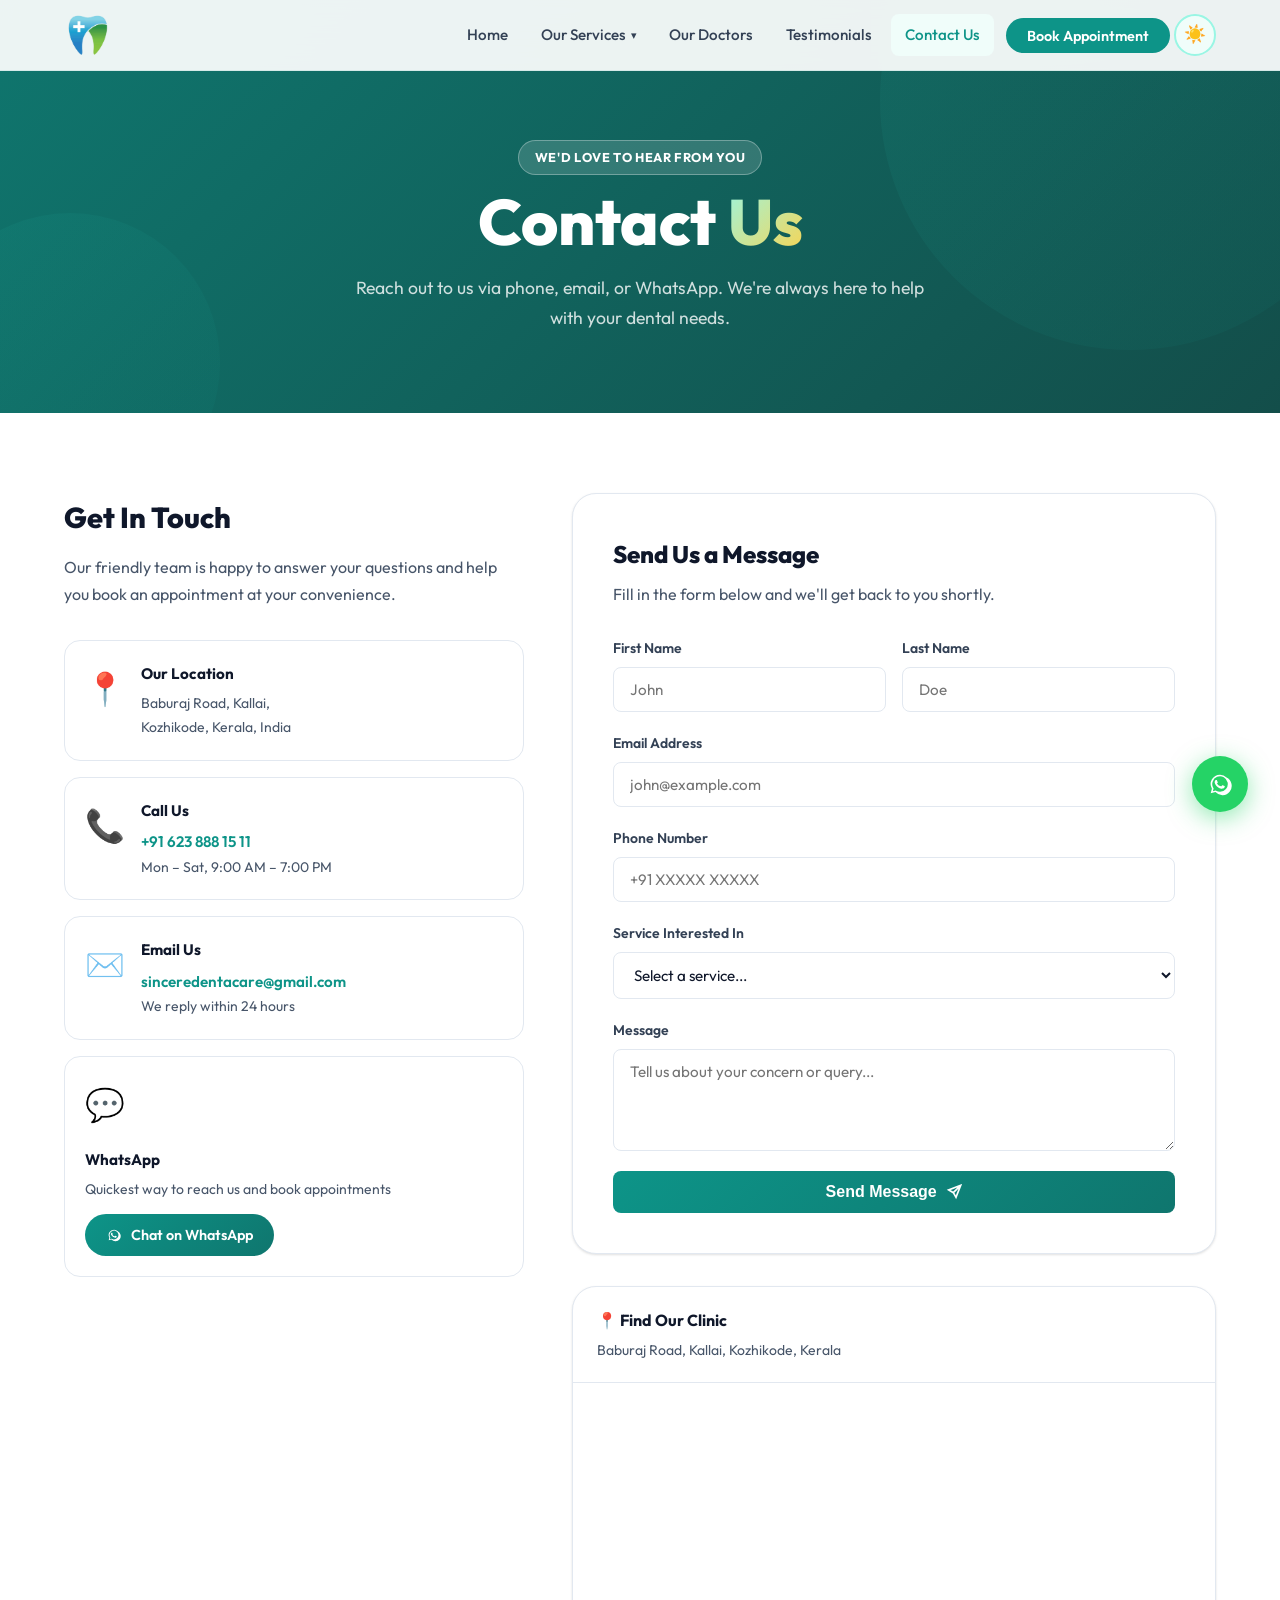
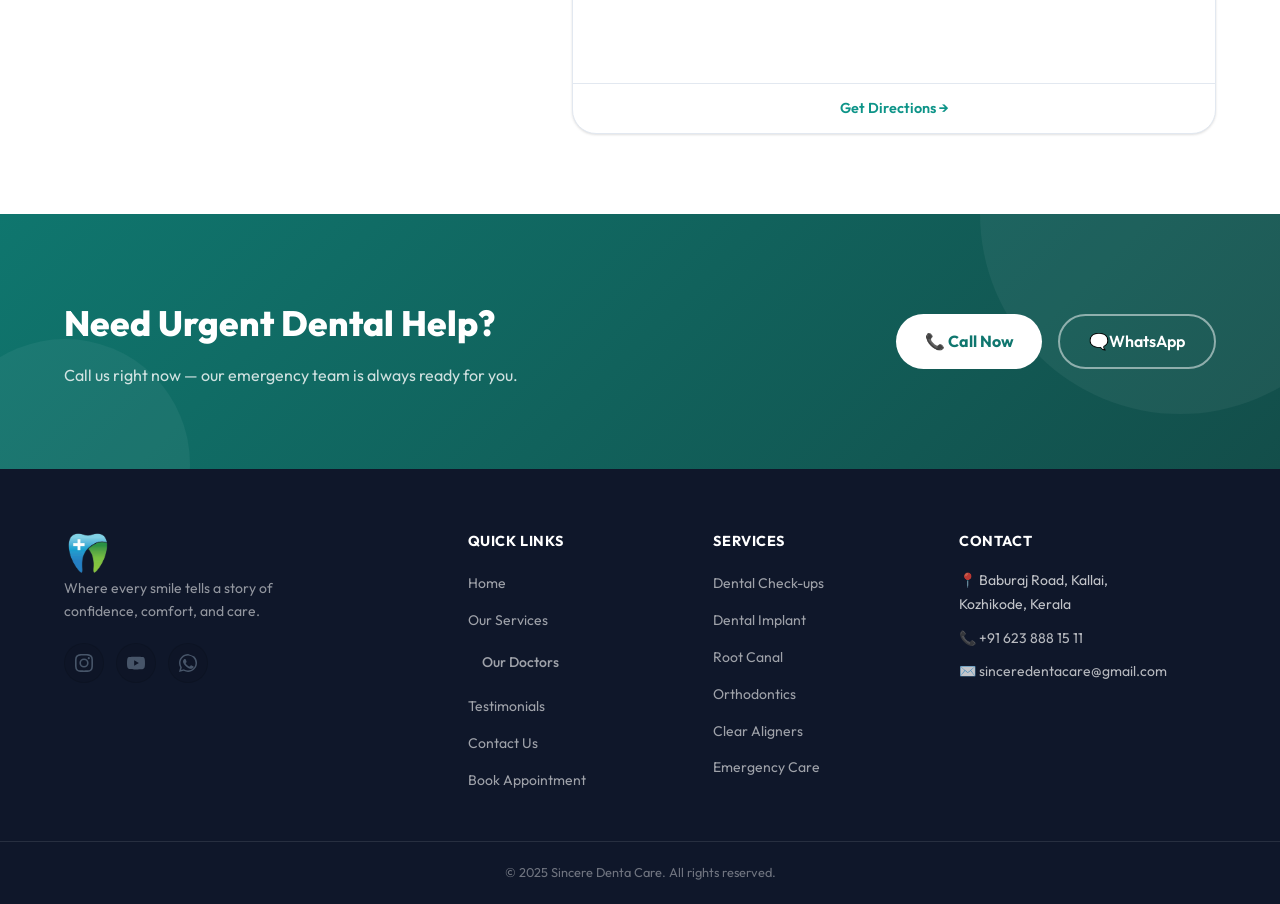
==== commit 6802dee1: "Add files via upload" ====
--- a/contact.html
+++ b/contact.html
@@ -41,6 +41,7 @@
                         <li><a href="services.html#emergency">Emergency Dental Care</a></li>
                     </ul>
                 </li>
+                <li><a href="doctors.html" class="nav-link">Our Doctors</a></li>
                 <li><a href="testimonials.html" class="nav-link">Testimonials</a></li>
                 <li><a href="contact.html" class="nav-link active">Contact Us</a></li>
                 <li><a href="https://wa.me/916238881511" target="_blank" class="nav-cta">Book Appointment</a></li>
@@ -252,7 +253,8 @@
                 <ul>
                     <li><a href="index.html">Home</a></li>
                     <li><a href="services.html">Our Services</a></li>
-                    <li><a href="testimonials.html">Testimonials</a></li>
+                    <li><a href="doctors.html" class="nav-link">Our Doctors</a></li>
+                <li><a href="testimonials.html">Testimonials</a></li>
                     <li><a href="contact.html">Contact Us</a></li>
                     <li><a href="https://wa.me/916238881511" target="_blank">Book Appointment</a></li>
                 </ul>
--- a/css/style.css
+++ b/css/style.css
@@ -2928,4 +2928,108 @@
 body:not(.dark-mode) .social-icon-link:hover {
   border-color: transparent;
   color: #fff;
-}+}
+
+/* ============================================================
+   MOBILE NAVIGATION
+   ============================================================ */
+@media (max-width: 992px) {
+  /* Show hamburger */
+  .hamburger {
+    display: flex !important;
+  }
+
+  /* Hide and style nav-links for mobile */
+  .nav-links {
+    position: fixed;
+    top: 70px; /* Below navbar */
+    left: -100%; /* Hidden off-screen by default */
+    width: 100%;
+    height: calc(100vh - 70px);
+    background: var(--white);
+    flex-direction: column;
+    align-items: flex-start;
+    padding: 2rem 1.5rem;
+    gap: 1.5rem;
+    box-shadow: var(--shadow-md);
+    transition: left 0.4s cubic-bezier(0.4, 0, 0.2, 1);
+    overflow-y: auto;
+    z-index: 999;
+  }
+
+  .nav-links.open {
+    left: 0;
+  }
+
+  .nav-link {
+    font-size: 1.2rem;
+    padding: 0;
+    width: 100%;
+    justify-content: space-between;
+  }
+  
+  .nav-link:hover,
+  .nav-link.active {
+    background: transparent;
+    color: var(--teal-600);
+  }
+
+  .nav-cta {
+    width: 100%;
+    text-align: center;
+    margin-left: 0;
+    margin-top: 1rem;
+    padding: 1rem;
+    justify-content: center;
+  }
+
+  .dropdown {
+    width: 100%;
+  }
+
+  .dropdown-menu {
+    position: static;
+    box-shadow: none;
+    border: none;
+    border-left: 2px solid var(--teal-200);
+    border-radius: 0;
+    padding: 0.5rem 0 0.5rem 1rem;
+    margin-top: 0.5rem;
+    display: none;
+    opacity: 1;
+    visibility: visible;
+    transform: none;
+    min-width: 100%;
+  }
+
+  /* Support dropdown opening on mobile */
+  .nav-links.open .dropdown.active .dropdown-menu,
+  .dropdown:hover .dropdown-menu,
+  .dropdown:focus-within .dropdown-menu {
+    display: block;
+    animation: fadeDown 0.3s ease forwards;
+  }
+
+  @keyframes fadeDown {
+    from { opacity: 0; transform: translateY(-10px); }
+    to { opacity: 1; transform: translateY(0); }
+  }
+
+  /* Dark mode overrides for mobile menu */
+  body.dark-mode .nav-links {
+    background: var(--grey-900);
+  }
+  
+  body.dark-mode .dropdown-menu {
+    background: transparent;
+    border-left-color: var(--teal-700);
+  }
+
+  /* Center the dark mode toggle on mobile */
+  .nav-links li:last-child {
+    width: 100%;
+    display: flex;
+    justify-content: flex-start;
+    margin-top: 1rem;
+  }
+}
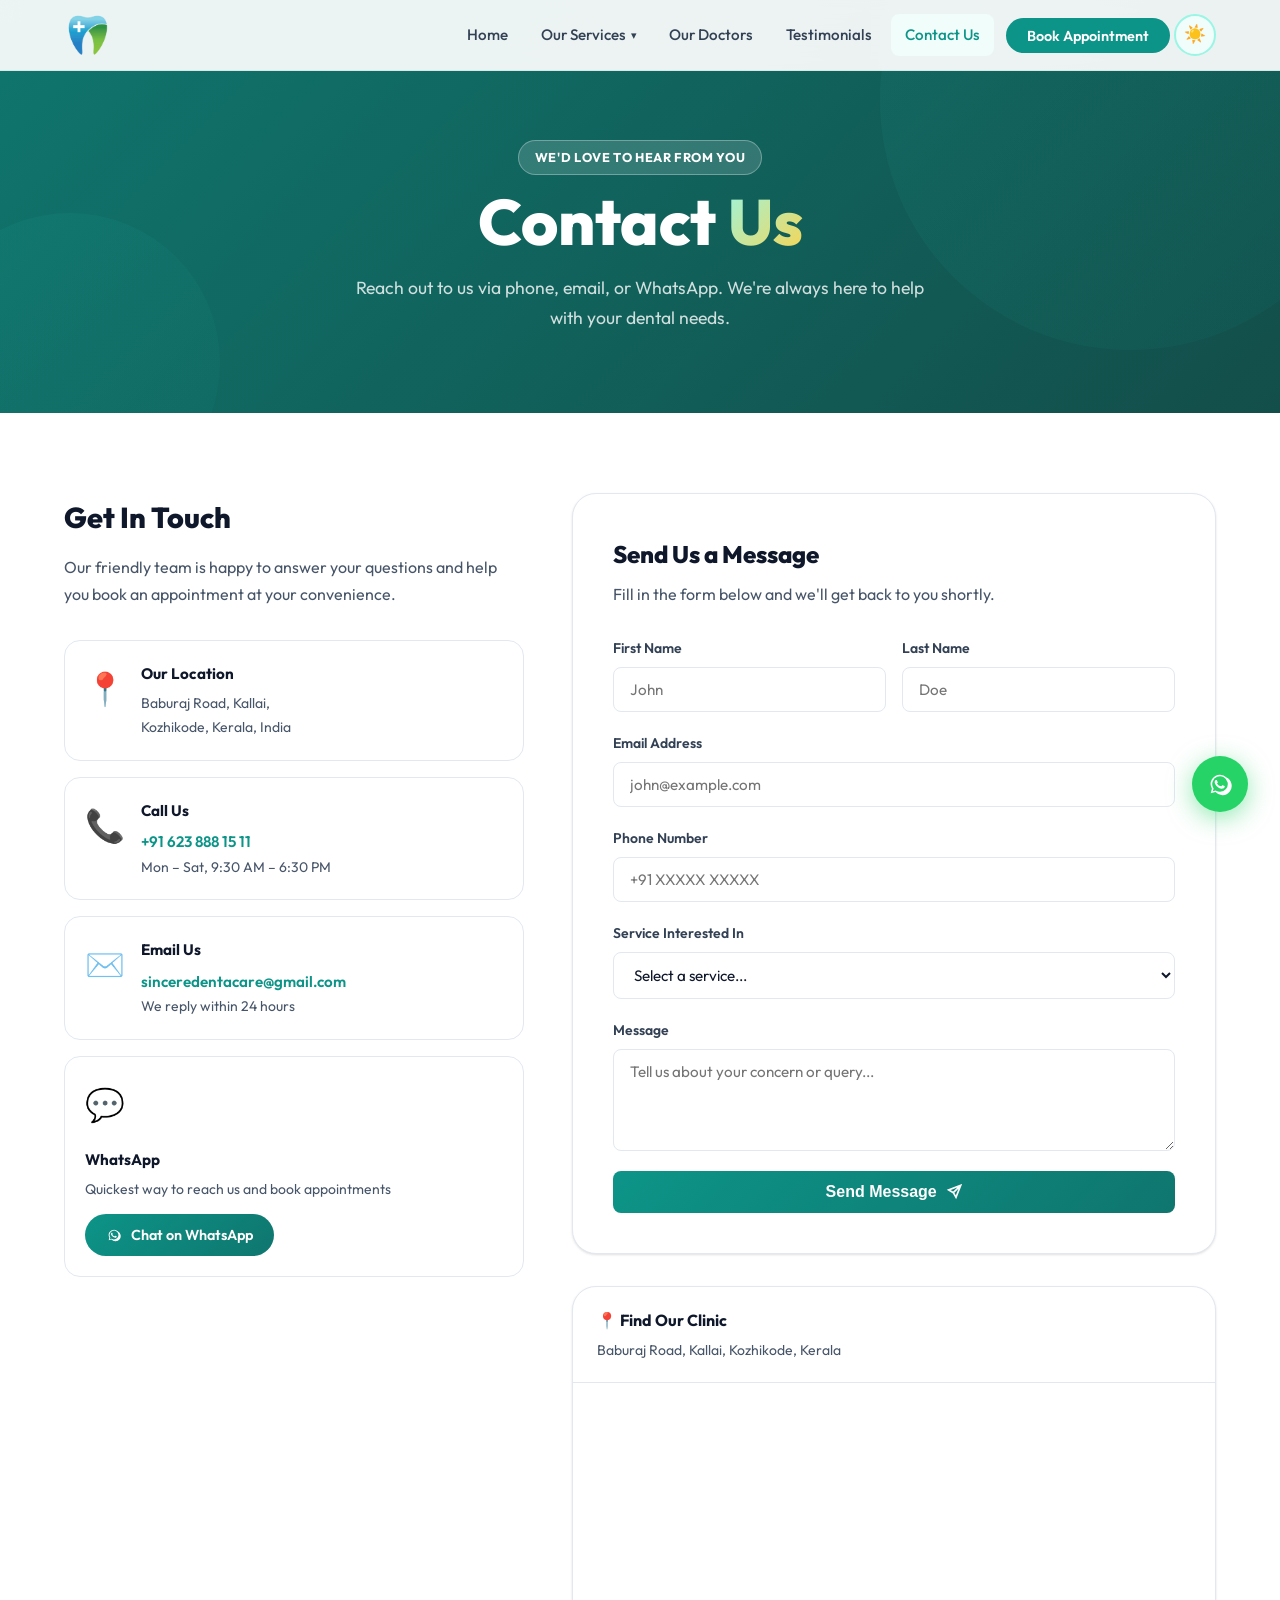
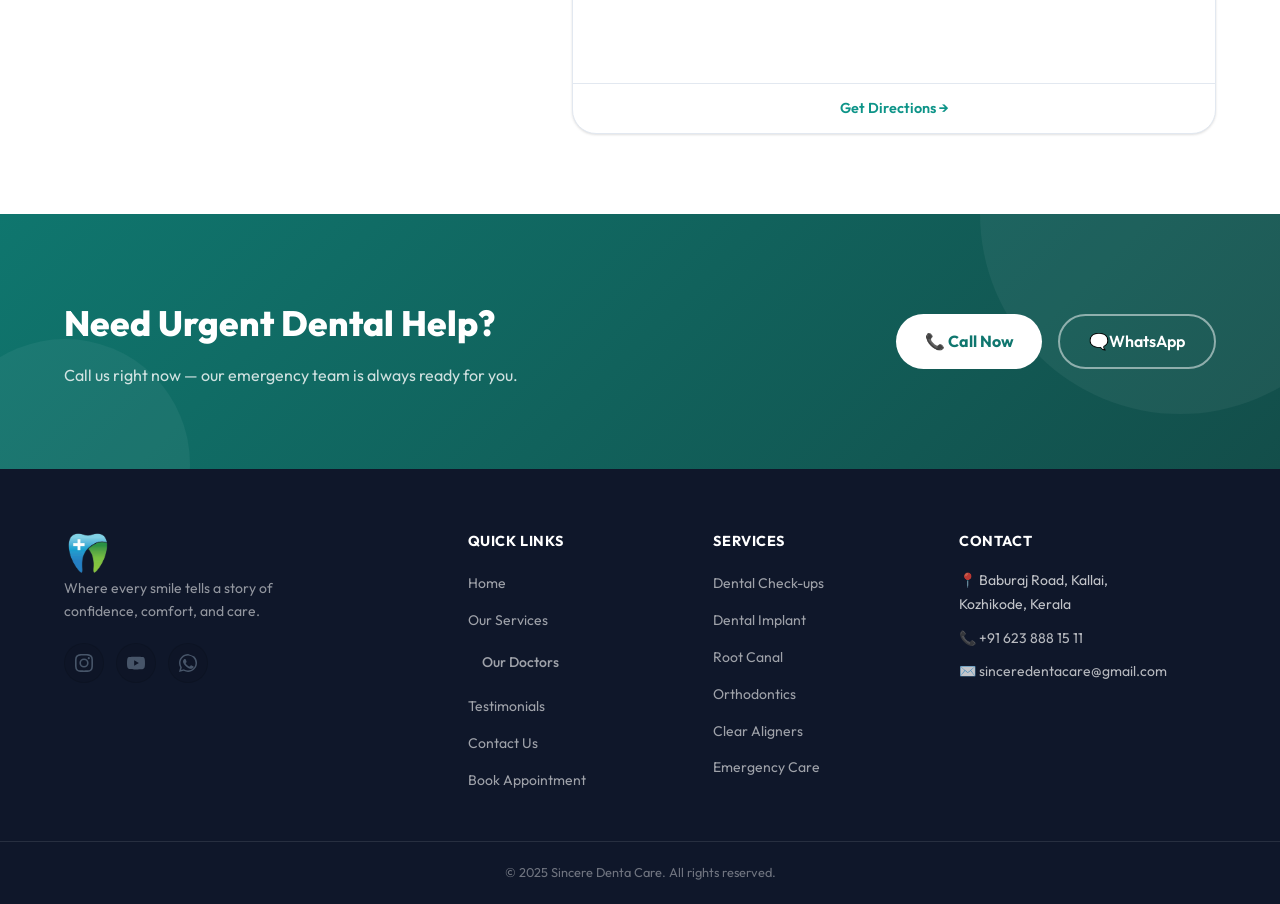
==== commit 32fbafef: "Update contact.html" ====
--- a/contact.html
+++ b/contact.html
@@ -95,7 +95,7 @@
                         <div class="cc-content">
                             <h3>Call Us</h3>
                             <a href="tel:+916238881511" class="cc-link">+91 623 888 15 11</a>
-                            <p>Mon – Sat, 9:00 AM – 7:00 PM</p>
+                            <p>Mon – Sat, 9:30 AM – 6:30 PM</p>
                         </div>
                     </div>
 
@@ -193,13 +193,12 @@
                         </div>
                         <div class="map-embed">
                             <iframe
-                                src="https://www.google.com/maps/embed?pb=!1m18!1m12!1m3!1d3914.3!2d75.8!3d11.25!2m3!1f0!2f0!3f0!3m2!1i1024!2i768!4f13.1!3m3!1m2!1s0x0%3A0x0!2zMTHCsDE1JzAwLjAiTiA3NcKwNDgnMDAuMCJF!5e0!3m2!1sen!2sin!4v1700000000000!5m2!1sen!2sin"
+                                src="https://maps.google.com/maps?q=Sincere%20Denta%20Care,%20Baburaj%20Road,%20Kallai,%20Kozhikode,%20Kerala&t=&z=16&ie=UTF8&iwloc=&output=embed"
                                 width="100%" height="300" style="border:0;" allowfullscreen="" loading="lazy"
                                 referrerpolicy="no-referrer-when-downgrade" title="Sincere Denta Care Location">
                             </iframe>
                         </div>
-                        <a href="https://maps.google.com/?q=Kallai,Kozhikode,Kerala" target="_blank"
-                            class="map-directions">
+                        <a href="https://maps.app.goo.gl/9LCwfjMN1gZogJbH9" target="_blank" class="map-directions">
                             Get Directions →
                         </a>
                     </div>
@@ -237,14 +236,26 @@
                 </a>
                 <p class="footer-tagline">Where every smile tells a story of confidence, comfort, and care.</p>
                 <div class="footer-socials">
-                    <a href="https://www.instagram.com/sinceredentacare/" target="_blank" aria-label="Instagram" class="social-icon-link instagram">
-                        <svg viewBox="0 0 24 24"><path d="M12 2.163c3.204 0 3.584.012 4.85.07 3.252.148 4.771 1.691 4.919 4.919.058 1.265.069 1.645.069 4.849 0 3.205-.012 3.584-.069 4.849-.149 3.225-1.664 4.771-4.919 4.919-1.266.058-1.644.07-4.85.07-3.204 0-3.584-.012-4.849-.07-3.26-.149-4.771-1.699-4.919-4.92-.058-1.265-.07-1.644-.07-4.849 0-3.204.013-3.583.07-4.849.149-3.227 1.664-4.771 4.919-4.919 1.266-.057 1.645-.069 4.849-.069zM12 0C8.741 0 8.333.014 7.053.072 2.695.272.273 2.69.073 7.052.014 8.333 0 8.741 0 12c0 3.259.014 3.668.072 4.948.2 4.358 2.618 6.78 6.98 6.98C8.333 23.986 8.741 24 12 24c3.259 0 3.668-.014 4.948-.072 4.354-.2 6.782-2.618 6.979-6.98.059-1.28.073-1.689.073-4.948 0-3.259-.014-3.667-.072-4.947-.196-4.354-2.617-6.78-6.979-6.98C15.668.014 15.259 0 12 0zm0 5.838a6.162 6.162 0 100 12.324 6.162 6.162 0 000-12.324zM12 16a4 4 0 110-8 4 4 0 010 8zm6.406-11.845a1.44 1.44 0 100 2.881 1.44 1.44 0 000-2.881z"/></svg>
+                    <a href="https://www.instagram.com/sinceredentacare/" target="_blank" aria-label="Instagram"
+                        class="social-icon-link instagram">
+                        <svg viewBox="0 0 24 24">
+                            <path
+                                d="M12 2.163c3.204 0 3.584.012 4.85.07 3.252.148 4.771 1.691 4.919 4.919.058 1.265.069 1.645.069 4.849 0 3.205-.012 3.584-.069 4.849-.149 3.225-1.664 4.771-4.919 4.919-1.266.058-1.644.07-4.85.07-3.204 0-3.584-.012-4.849-.07-3.26-.149-4.771-1.699-4.919-4.92-.058-1.265-.07-1.644-.07-4.849 0-3.204.013-3.583.07-4.849.149-3.227 1.664-4.771 4.919-4.919 1.266-.057 1.645-.069 4.849-.069zM12 0C8.741 0 8.333.014 7.053.072 2.695.272.273 2.69.073 7.052.014 8.333 0 8.741 0 12c0 3.259.014 3.668.072 4.948.2 4.358 2.618 6.78 6.98 6.98C8.333 23.986 8.741 24 12 24c3.259 0 3.668-.014 4.948-.072 4.354-.2 6.782-2.618 6.979-6.98.059-1.28.073-1.689.073-4.948 0-3.259-.014-3.667-.072-4.947-.196-4.354-2.617-6.78-6.979-6.98C15.668.014 15.259 0 12 0zm0 5.838a6.162 6.162 0 100 12.324 6.162 6.162 0 000-12.324zM12 16a4 4 0 110-8 4 4 0 010 8zm6.406-11.845a1.44 1.44 0 100 2.881 1.44 1.44 0 000-2.881z" />
+                        </svg>
                     </a>
-                    <a href="https://www.youtube.com/@SincereDentaCare" target="_blank" aria-label="YouTube" class="social-icon-link youtube">
-                        <svg viewBox="0 0 24 24"><path d="M23.498 6.186a3.016 3.016 0 0 0-2.122-2.136C19.505 3.5 12 3.5 12 3.5s-7.505 0-9.377.55a3.016 3.016 0 0 0-2.122 2.136C0 8.07 0 12 0 12s0 3.93.498 5.814a3.016 3.016 0 0 0 2.122 2.136c1.871.55 9.377.55 9.377.55s7.505 0 9.377-.55a3.016 3.016 0 0 0 2.122-2.136C24 15.93 24 12 24 12s0-3.93-.498-5.814zM9.545 15.568V8.432L15.818 12l-6.273 3.568z"/></svg>
+                    <a href="https://www.youtube.com/@SincereDentaCare" target="_blank" aria-label="YouTube"
+                        class="social-icon-link youtube">
+                        <svg viewBox="0 0 24 24">
+                            <path
+                                d="M23.498 6.186a3.016 3.016 0 0 0-2.122-2.136C19.505 3.5 12 3.5 12 3.5s-7.505 0-9.377.55a3.016 3.016 0 0 0-2.122 2.136C0 8.07 0 12 0 12s0 3.93.498 5.814a3.016 3.016 0 0 0 2.122 2.136c1.871.55 9.377.55 9.377.55s7.505 0 9.377-.55a3.016 3.016 0 0 0 2.122-2.136C24 15.93 24 12 24 12s0-3.93-.498-5.814zM9.545 15.568V8.432L15.818 12l-6.273 3.568z" />
+                        </svg>
                     </a>
-                    <a href="https://wa.me/916238881511" target="_blank" aria-label="WhatsApp" class="social-icon-link whatsapp">
-                        <svg viewBox="0 0 24 24"><path d="M12.031 0C5.405 0 .012 5.393.012 12.018c0 2.112.551 4.181 1.599 6.002L.003 24l6.126-1.606a11.956 11.956 0 005.902 1.541h.005c6.623 0 12.017-5.392 12.017-12.018 0-3.208-1.248-6.223-3.517-8.49L12.031 0zm0 2.012c2.671 0 5.178 1.041 7.067 2.93a9.96 9.96 0 012.923 7.076c0 5.513-4.489 10.003-10.002 10.003h-.005a9.957 9.957 0 01-5.077-1.385l-.364-.216-3.774.989.999-3.68-.237-.377A9.972 9.972 0 012.024 12.02c0-5.514 4.49-10.008 10.007-10.008zM7.555 6.78c-.287-.008-.669.096-.988.45-.318.354-1.214 1.186-1.214 2.89s1.243 3.35 1.416 3.582c.174.232 2.443 3.73 5.918 5.233.827.359 1.472.573 1.975.733.83.264 1.586.226 2.181.137.667-.1 2.043-.834 2.332-1.64.288-.806.288-1.496.202-1.64-.087-.144-.318-.23-.665-.404-.347-.174-2.043-1.01-2.361-1.125-.318-.116-.549-.174-.78.174-.231.348-.896 1.125-1.099 1.357-.202.231-.405.26-.752.086-.347-.173-1.458-.538-2.775-1.713-1.025-.915-1.717-2.046-1.92-2.392-.202-.348-.022-.536.152-.709.156-.156.347-.405.52-.608.173-.203.231-.347.347-.579.116-.231.058-.433-.029-.607-.086-.174-.78-1.883-1.069-2.578-.282-.676-.568-.584-.78-.595h-.66z"/></svg>
+                    <a href="https://wa.me/916238881511" target="_blank" aria-label="WhatsApp"
+                        class="social-icon-link whatsapp">
+                        <svg viewBox="0 0 24 24">
+                            <path
+                                d="M12.031 0C5.405 0 .012 5.393.012 12.018c0 2.112.551 4.181 1.599 6.002L.003 24l6.126-1.606a11.956 11.956 0 005.902 1.541h.005c6.623 0 12.017-5.392 12.017-12.018 0-3.208-1.248-6.223-3.517-8.49L12.031 0zm0 2.012c2.671 0 5.178 1.041 7.067 2.93a9.96 9.96 0 012.923 7.076c0 5.513-4.489 10.003-10.002 10.003h-.005a9.957 9.957 0 01-5.077-1.385l-.364-.216-3.774.989.999-3.68-.237-.377A9.972 9.972 0 012.024 12.02c0-5.514 4.49-10.008 10.007-10.008zM7.555 6.78c-.287-.008-.669.096-.988.45-.318.354-1.214 1.186-1.214 2.89s1.243 3.35 1.416 3.582c.174.232 2.443 3.73 5.918 5.233.827.359 1.472.573 1.975.733.83.264 1.586.226 2.181.137.667-.1 2.043-.834 2.332-1.64.288-.806.288-1.496.202-1.64-.087-.144-.318-.23-.665-.404-.347-.174-2.043-1.01-2.361-1.125-.318-.116-.549-.174-.78.174-.231.348-.896 1.125-1.099 1.357-.202.231-.405.26-.752.086-.347-.173-1.458-.538-2.775-1.713-1.025-.915-1.717-2.046-1.92-2.392-.202-.348-.022-.536.152-.709.156-.156.347-.405.52-.608.173-.203.231-.347.347-.579.116-.231.058-.433-.029-.607-.086-.174-.78-1.883-1.069-2.578-.282-.676-.568-.584-.78-.595h-.66z" />
+                        </svg>
                     </a>
                 </div>
             </div>
@@ -254,7 +265,7 @@
                     <li><a href="index.html">Home</a></li>
                     <li><a href="services.html">Our Services</a></li>
                     <li><a href="doctors.html" class="nav-link">Our Doctors</a></li>
-                <li><a href="testimonials.html">Testimonials</a></li>
+                    <li><a href="testimonials.html">Testimonials</a></li>
                     <li><a href="contact.html">Contact Us</a></li>
                     <li><a href="https://wa.me/916238881511" target="_blank">Book Appointment</a></li>
                 </ul>
@@ -285,4 +296,4 @@
     <script src="js/main.js"></script>
 </body>
 
-</html>+</html>
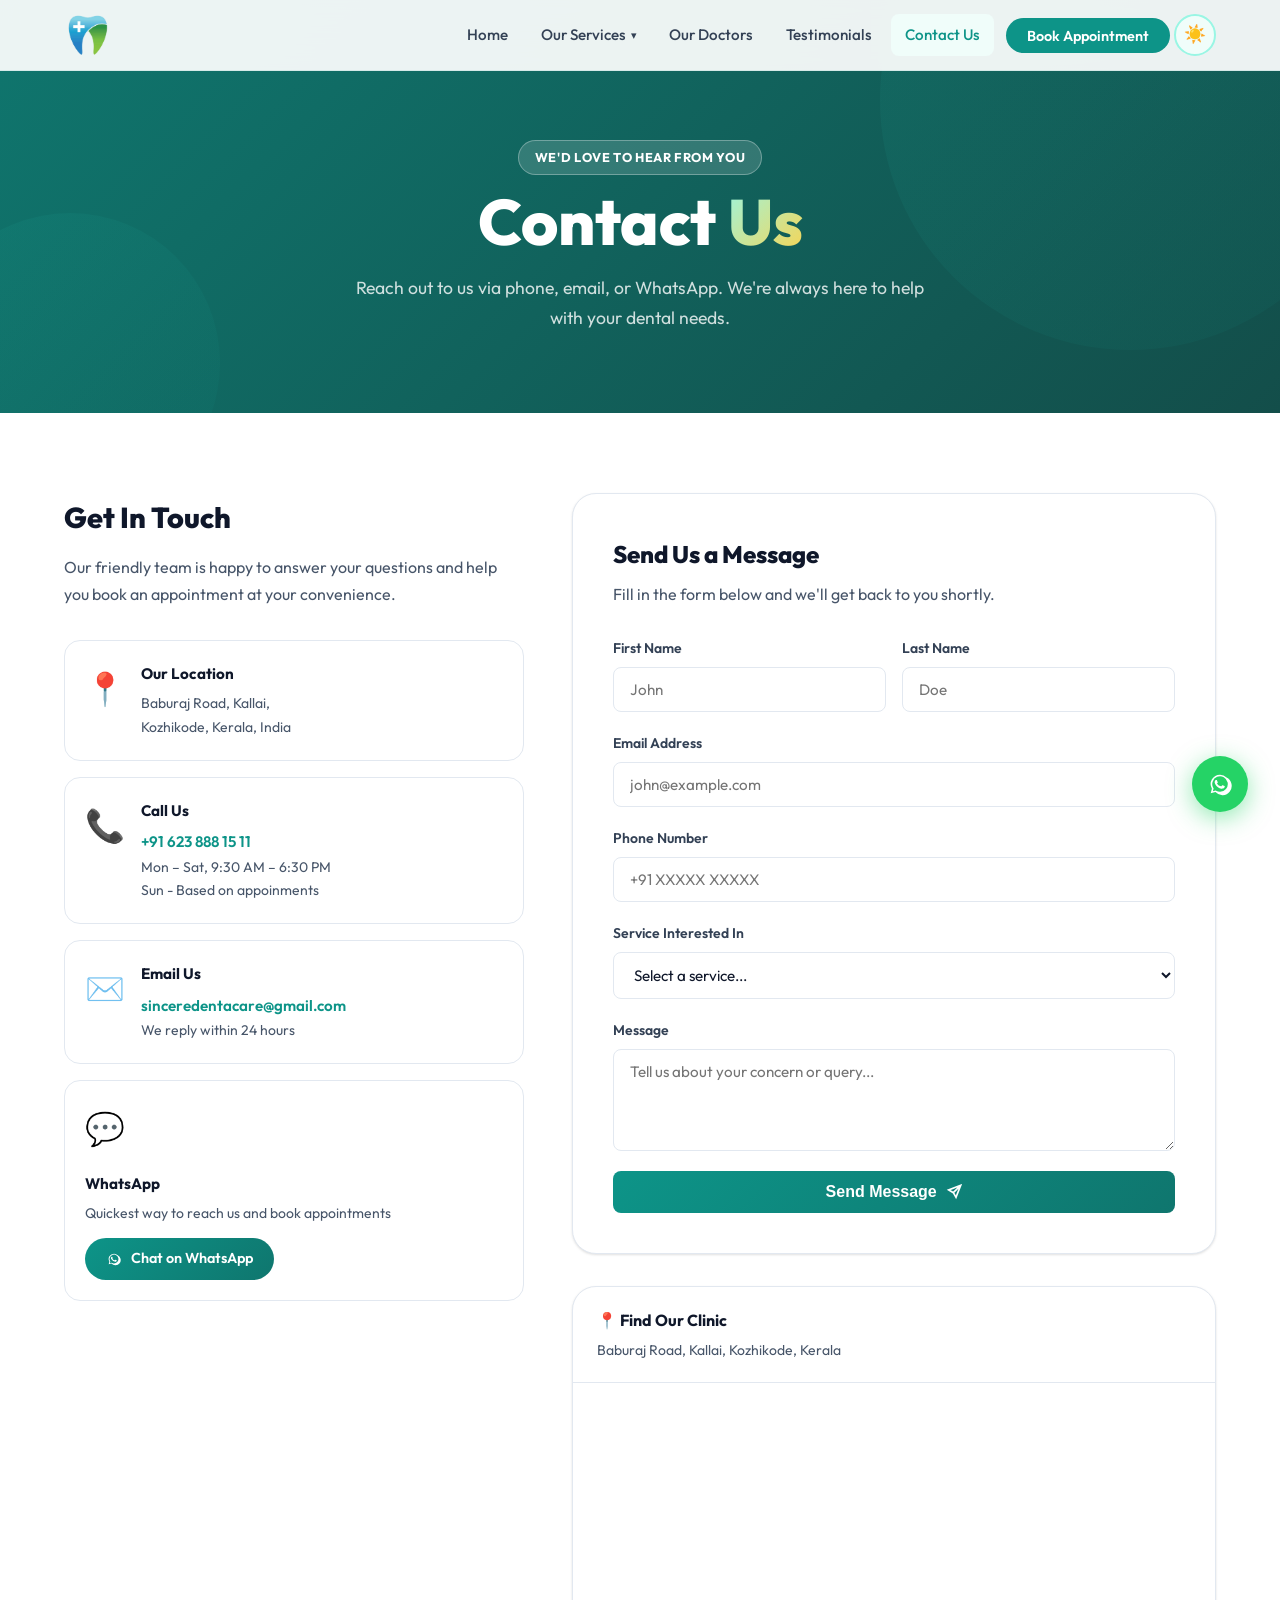
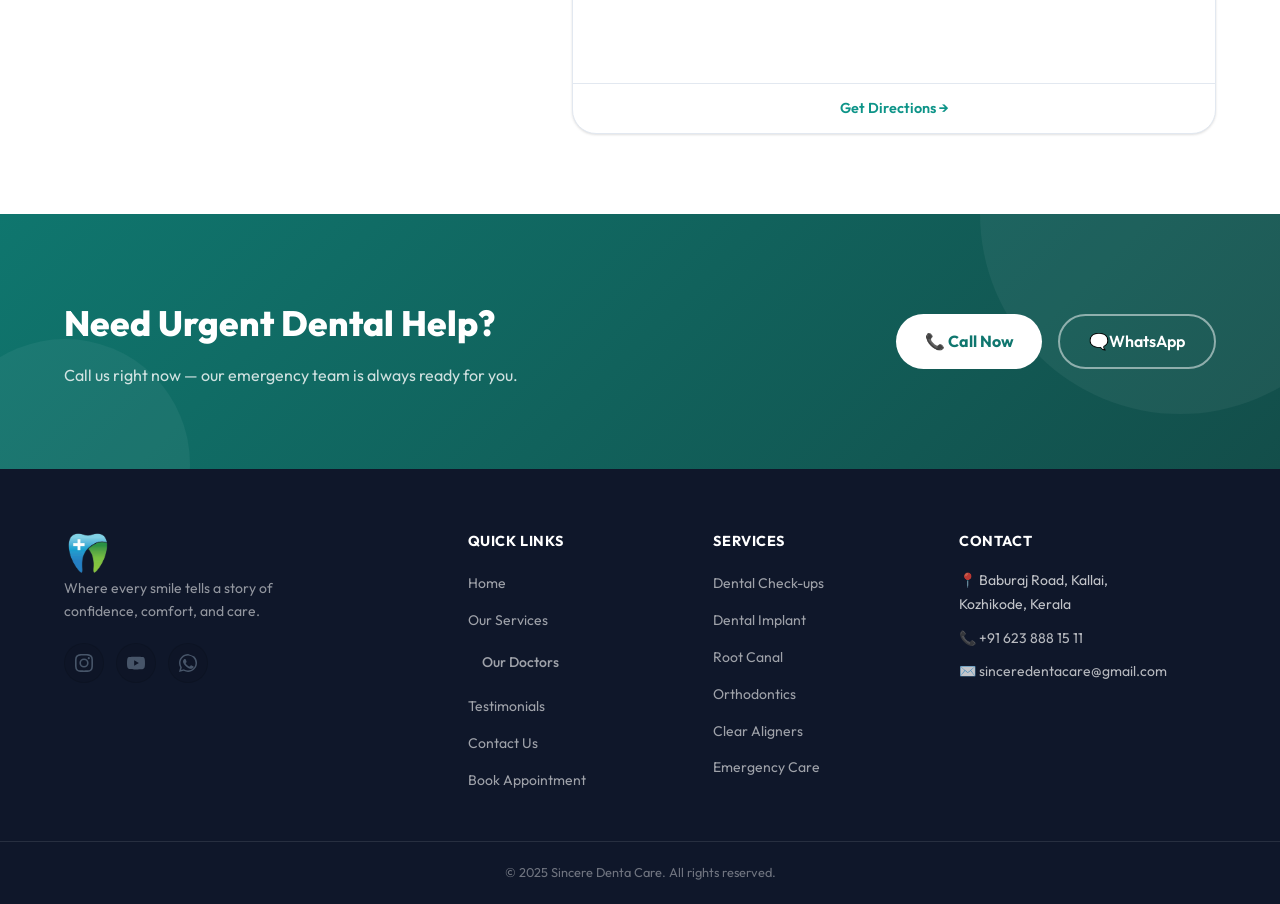
==== commit 0b5179fc: "Update contact.html" ====
--- a/contact.html
+++ b/contact.html
@@ -96,6 +96,7 @@
                             <h3>Call Us</h3>
                             <a href="tel:+916238881511" class="cc-link">+91 623 888 15 11</a>
                             <p>Mon – Sat, 9:30 AM – 6:30 PM</p>
+                            <p>Sun - Based on appoinments</p>
                         </div>
                     </div>
 
